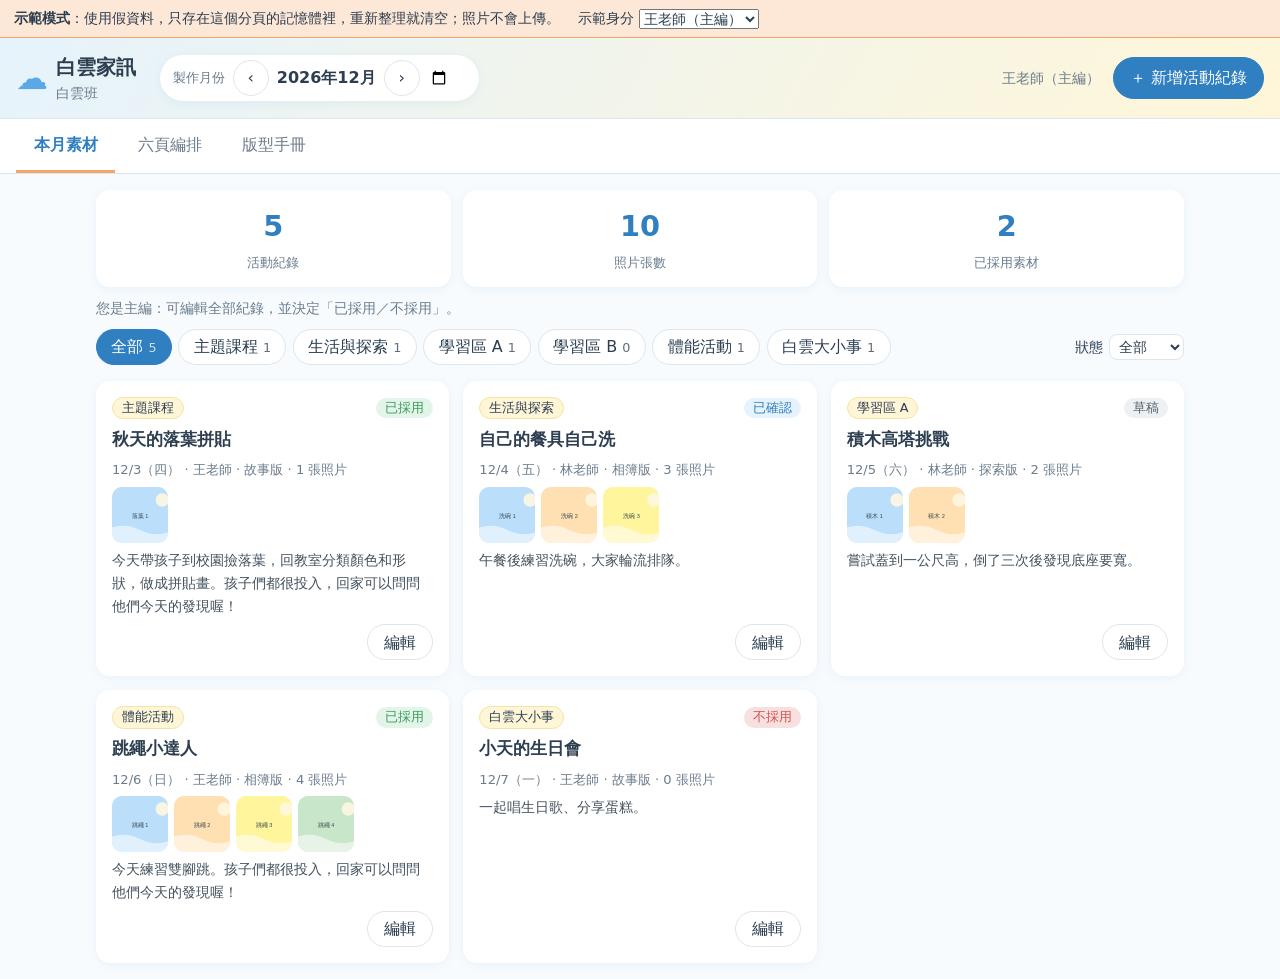
==== index.html @ 95612abb "白雲家訊第 1 階段 v1.5 前端 活動紀錄、照片壓縮上傳、素材庫、六頁編排統計；未設定後端時為示範模式。  Co-Authored-By: Claude Opus 5.5 <noreply@ant" ====
<!doctype html>
<html lang="zh-Hant-TW">
<head>
  <meta charset="utf-8">
  <meta name="viewport" content="width=device-width, initial-scale=1">
  <meta name="referrer" content="strict-origin-when-cross-origin">
  <meta name="robots" content="noindex, nofollow">
  <!-- CSP：只允許本站與 Google 登入／Apps Script；禁止 inline script（XSS 縱深防禦） -->
  <meta http-equiv="Content-Security-Policy" content="default-src 'self'; script-src 'self' https://accounts.google.com/gsi/client; style-src 'self' 'unsafe-inline' https://accounts.google.com/gsi/style; img-src 'self' data: blob:; connect-src 'self' https://script.google.com https://script.googleusercontent.com https://accounts.google.com/gsi/; frame-src https://accounts.google.com/gsi/; object-src 'none'; base-uri 'self'; form-action 'none'">
  <title>白雲家訊</title>
  <link rel="icon" href="favicon.svg" type="image/svg+xml">
  <link rel="stylesheet" href="css/style.css">
</head>
<body>
  <!-- 示範模式提示列 -->
  <div id="demo-bar" class="demo-bar" hidden>
    <span class="demo-text"><b>示範模式</b>：使用假資料，只存在這個分頁的記憶體裡，重新整理就清空；照片不會上傳。</span>
    <label>示範身分
      <select id="demo-role">
        <option value="editor">王老師（主編）</option>
        <option value="teacher">林老師（老師）</option>
      </select>
    </label>
  </div>

  <!-- 登入 -->
  <section id="login" class="login" hidden>
    <div class="login-card">
      <div class="logo-cloud" aria-hidden="true">☁</div>
      <h1>白雲家訊</h1>
      <p>請用學校或班級成員的 Google 帳號登入。</p>
      <div id="login-btn"></div>
      <p id="login-msg" class="login-msg"></p>
    </div>
  </section>

  <!-- 無法使用（未加入成員、未初始化…） -->
  <section id="fatal" class="login" hidden>
    <div class="login-card">
      <h1>無法使用</h1>
      <p id="fatal-msg"></p>
      <button type="button" id="btn-reload" class="btn">重新整理</button>
    </div>
  </section>

  <div id="app" hidden>
    <header class="topbar">
      <div class="brand">
        <span class="logo-cloud" aria-hidden="true">☁</span>
        <div><div id="brand-name" class="brand-name">白雲家訊</div><div id="brand-class" class="brand-class"></div></div>
      </div>
      <div class="month-picker" aria-label="製作月份">
        <span class="mp-label">製作月份</span>
        <button type="button" id="month-prev" class="icon-btn" aria-label="上個月">‹</button>
        <strong id="month-label"></strong>
        <button type="button" id="month-next" class="icon-btn" aria-label="下個月">›</button>
        <input type="month" id="month-input" aria-label="選擇月份">
      </div>
      <div class="top-actions">
        <span id="who" class="who"></span>
        <button type="button" id="btn-signout" class="btn btn-signout">登出</button>
        <button type="button" id="btn-new" class="btn btn-primary">＋ 新增活動紀錄</button>
      </div>
    </header>

    <div id="broken-banner" class="broken-banner" role="alert" hidden></div>

    <nav class="tabs" role="tablist">
      <button type="button" class="tab on" role="tab" data-tab="library">本月素材</button>
      <button type="button" class="tab" role="tab" data-tab="pages">六頁編排</button>
      <button type="button" class="tab" role="tab" data-tab="guide">版型手冊</button>
    </nav>

    <main>
      <!-- 本月素材 -->
      <section id="panel-library" class="panel">
        <div class="stats">
          <div class="stat"><span id="stat-records">0</span><small>活動紀錄</small></div>
          <div class="stat"><span id="stat-photos">0</span><small>照片張數</small></div>
          <div class="stat"><span id="stat-used">0</span><small>已採用素材</small></div>
        </div>
        <p id="role-hint" class="role-hint"></p>
        <div class="filters">
          <div id="unit-filter" class="chips" aria-label="依家訊單元篩選"></div>
          <label class="status-filter">狀態
            <select id="status-filter">
              <option value="">全部</option>
              <option>草稿</option><option>已確認</option><option>已採用</option><option>不採用</option>
            </select>
          </label>
        </div>
        <div id="record-list" class="cards"></div>
      </section>

      <!-- 六頁編排（第 1 階段：總覽） -->
      <section id="panel-pages" class="panel" hidden>
        <div class="stage-note">第 1 階段先顯示各單元的採用狀況與建議版型；A4 六頁排版、下載編排文字稿、列印 PDF 將在第 3 階段開放。</div>
        <div id="pages-orphans" class="orphan-note" role="status" hidden></div>
        <div id="pages-body" class="pages-grid"></div>
      </section>

      <!-- 版型手冊 -->
      <section id="panel-guide" class="panel" hidden>
        <div class="guide-grid">
          <article class="guide-card">
            <h3>故事版</h3>
            <div class="guide-demo story"><div class="g-photo big"></div><div class="g-lines"><i></i><i></i><i></i><i></i></div></div>
            <p>一張主照片＋完整敘述。適合一次深入的活動，寫出孩子的表情、對話與轉變。</p>
          </article>
          <article class="guide-card">
            <h3>相簿版</h3>
            <div class="guide-demo album"><div class="g-photo"></div><div class="g-photo"></div><div class="g-photo"></div><div class="g-photo"></div></div>
            <p>多張照片＋短圖說。適合體能活動、節慶等畫面豐富的主題，每張一句話就好。</p>
          </article>
          <article class="guide-card">
            <h3>探索版</h3>
            <div class="guide-demo explore"><span>嘗試</span><b>→</b><span>發現</span><b>→</b><span>調整</span></div>
            <p>依「嘗試→發現→調整」的順序呈現。適合學習區、科學探索，讓家長看見思考歷程。</p>
          </article>
        </div>
        <div class="guide-rules">
          <h3>視覺語言</h3>
          <ul>
            <li><span class="sw sky"></span>天空藍、<span class="sw cream"></span>奶油黃、<span class="sw peach"></span>柔和橘</li>
            <li>圓角照片、清楚的小標題、溫暖具體的文字</li>
            <li>固定六頁，一個單元一頁；內容過多時精簡或拆到下個月</li>
          </ul>
        </div>
      </section>
    </main>
  </div>

  <!-- 新增／編輯活動紀錄視窗 -->
  <div id="editor" class="modal" hidden>
    <div class="modal-box" role="dialog" aria-modal="true" aria-labelledby="editor-title">
      <form id="editor-form" novalidate>
        <header class="modal-head">
          <h2 id="editor-title">新增活動紀錄</h2>
          <button type="button" id="editor-close" class="icon-btn" aria-label="關閉">✕</button>
        </header>
        <div class="modal-body">
          <p id="editor-broken-note" class="broken-note" role="alert" hidden>這筆紀錄的照片資料損壞，暫時無法編輯或刪除，請聯絡管理者修正試算表。</p>
          <p id="editor-readonly-note" class="readonly-note" hidden>這筆紀錄不是您可以修改的（他人投稿，或已由主編定案），僅供檢視。</p>
          <p id="editor-author" class="muted"></p>
          <div class="row">
            <label class="grow"><span>標題 <em>*</em> <small class="counter" data-count-for="title"></small></span>
              <input name="title" required maxlength="60" placeholder="例：秋天的落葉拼貼">
            </label>
            <label><span>活動日期 <em>*</em></span>
              <input name="date" type="date" required>
            </label>
            <label><span>家訊單元 <em>*</em></span>
              <select name="unit" required></select>
            </label>
          </div>

          <label><span>原始紀錄 <small class="counter" data-count-for="rawText"></small></span>
            <textarea name="rawText" rows="6" maxlength="5000" placeholder="把今天看到的、孩子說的話直接記下來，不用修飾。可以按「開始口述」用說的。"></textarea>
          </label>
          <div class="speech-row">
            <button type="button" id="btn-speech" class="btn">🎙 開始口述</button>
            <span id="speech-live" class="speech-live" aria-live="polite"></span>
          </div>
          <p id="speech-note" class="muted small"></p>

          <div class="ai-row">
            <button type="button" id="btn-ai" class="btn" disabled>✨ AI 整理摘要與文案</button>
            <span class="stage-tag">第 2 階段開放</span>
          </div>

          <p class="field-hint">「活動摘要」與「家訊文案」目前請自行填寫（可先留白）；第 2 階段起，AI 會依原始紀錄幫忙產生草稿。</p>
          <label><span>活動摘要 <small class="counter" data-count-for="summary"></small></span>
            <textarea name="summary" rows="2" maxlength="500" placeholder="一兩句話說明這個活動"></textarea>
          </label>
          <label><span>家訊文案 <small class="counter" data-count-for="newsletter"></small></span>
            <textarea name="newsletter" rows="5" maxlength="2000" placeholder="要給家長看的文字"></textarea>
          </label>

          <fieldset class="photo-field">
            <legend>活動照片 <span id="photo-count" class="muted"></span></legend>
            <label id="photo-pick" class="btn photo-pick">＋ 加入活動照片
              <input id="photo-input" type="file" accept="image/jpeg,image/png,image/webp" multiple hidden>
            </label>
            <span class="muted small">JPG／PNG／WebP，每張 10MB 內，最多 20 張；會先在您的電腦壓縮到約 300KB 再上傳。</span>
            <div id="photo-status" class="muted small" aria-live="polite"></div>
            <div id="photo-grid" class="photo-grid"></div>
            <button type="button" id="photo-undo" class="btn-link" hidden>↶ 復原剛才移除的照片</button>
          </fieldset>

          <div class="row">
            <label>偏好版型 <select name="layout"></select></label>
            <label>處理狀態 <select name="status"></select></label>
          </div>
          <p class="field-hint">文字與照片都整理好、可以給主編挑選時，把狀態改成「已確認」；「已採用／不採用」由主編決定。</p>
        </div>
        <footer class="modal-foot">
          <span id="editor-footer-info" class="foot-info"></span>
          <button type="button" id="btn-delete" class="btn btn-danger">刪除</button>
          <button type="button" id="btn-cancel" class="btn">取消</button>
          <button type="submit" id="btn-save" class="btn btn-primary">儲存</button>
        </footer>
      </form>
    </div>
  </div>

  <div id="toast" class="toast" aria-live="polite"></div>

  <script src="js/config.js"></script>
  <script src="js/util.js"></script>
  <script src="js/state.js"></script>
  <script src="js/demo.js"></script>
  <script src="js/api.js"></script>
  <script src="js/auth.js"></script>
  <script src="js/photos.js"></script>
  <script src="js/image.js"></script>
  <script src="js/speech.js"></script>
  <script src="js/records.js"></script>
  <script src="js/layout.js"></script>
  <script src="js/editor.js"></script>
  <script src="js/app.js"></script>
</body>
</html>
---- css/style.css ----
/* 白雲家訊 — 畫面樣式（天空藍、奶油黃、柔和橘） */
:root {
  --sky: #5aa9e6;
  --sky-deep: #2f7fc1;
  --sky-soft: #e6f3fc;
  --cream: #fff6d8;
  --cream-deep: #f6e3a1;
  --peach: #f7a46b;
  --peach-soft: #fde7d6;
  --ink: #2c3e50;
  --muted: #6b7c8c;
  --line: #dbe6ef;
  --bg: #f7fbfe;
  --card: #ffffff;
  --danger: #d9534f;
  --ok: #3c9d5d;
  --radius: 14px;
  --shadow: 0 2px 10px rgba(47, 127, 193, .08);
  font-family: "Noto Sans TC", "Microsoft JhengHei", "PingFang TC", system-ui, sans-serif;
  color: var(--ink);
}
* { box-sizing: border-box; }
body { margin: 0; background: var(--bg); line-height: 1.6; }
body.modal-open { overflow: hidden; }
[hidden] { display: none !important; }
button, input, select, textarea { font: inherit; color: inherit; }
.muted { color: var(--muted); }
.small { font-size: .85rem; }

/* 按鈕 */
.btn { display: inline-flex; align-items: center; gap: .3em; padding: .45em 1em; border: 1px solid var(--line);
  border-radius: 999px; background: #fff; cursor: pointer; white-space: nowrap; }
.btn:hover:not(:disabled) { border-color: var(--sky); }
.btn:disabled { opacity: .5; cursor: not-allowed; }
.btn-primary { background: var(--sky-deep); border-color: var(--sky-deep); color: #fff; }
.btn-primary:hover:not(:disabled) { background: #256aa3; }
.btn-danger { color: var(--danger); border-color: #f1c4c2; }
.btn-sm { min-height: 36px; padding: .2em 1em; border: 1px solid var(--line); border-radius: 999px; background: #fff; cursor: pointer; }
.btn-link { background: none; border: 0; color: var(--sky-deep); cursor: pointer; text-decoration: underline; }
.icon-btn { width: 36px; height: 36px; min-width: 36px; border: 1px solid var(--line); border-radius: 50%; background: #fff; cursor: pointer; }

/* 示範列 */
.demo-bar { background: var(--peach-soft); border-bottom: 1px solid var(--peach); padding: .5em 1em; font-size: .9rem;
  display: flex; flex-wrap: wrap; gap: .5em 1.2em; align-items: center; }
.demo-bar label { display: inline-flex; gap: .4em; align-items: center; white-space: nowrap; }
.demo-text b { white-space: nowrap; }

/* 登入 */
/* 登入層蓋在編輯視窗之上：token 過期重新登入時，底下視窗的未存內容仍保留 */
.login { position: fixed; inset: 0; z-index: 80; background: rgba(247, 251, 254, .97); display: grid; place-items: center; padding: 16px; }
.login-card { background: #fff; border-radius: 20px; box-shadow: var(--shadow); padding: 2em; text-align: center; max-width: 420px; width: 100%; }
.login-card #login-btn { display: flex; justify-content: center; margin: 1em 0; }
.login-msg { color: var(--danger); }
.logo-cloud { font-size: 2rem; color: var(--sky); }

/* 頁首 */
.topbar { display: flex; flex-wrap: wrap; align-items: center; gap: .8em 1.5em; padding: .8em 16px;
  background: linear-gradient(120deg, var(--sky-soft), var(--cream)); border-bottom: 1px solid var(--line); }
.brand { display: flex; align-items: center; gap: .5em; }
.brand-name { font-weight: 700; font-size: 1.25rem; }
.brand-class { font-size: .85rem; color: var(--muted); }
.month-picker { display: flex; align-items: center; gap: .5em; background: #fff; padding: .3em .8em; border-radius: 999px; box-shadow: var(--shadow); }
.mp-label { font-size: .8rem; color: var(--muted); }
#month-input { width: 2.4em; border: 0; background: transparent; cursor: pointer; color: transparent; }
#month-input::-webkit-datetime-edit { display: none; }
.top-actions { margin-left: auto; display: flex; align-items: center; gap: .8em; flex-wrap: wrap; }
.who { font-size: .9rem; color: var(--muted); }
.btn-signout { min-height: 36px; }
.counter { font-weight: 400; color: var(--muted); margin-left: .4em; }
.counter.near { color: var(--danger); font-weight: 700; }
.field-hint { margin: 0; font-size: .82rem; color: var(--muted); background: var(--sky-soft); border-radius: 8px; padding: .35em .7em; }
#photo-undo { margin-top: .5em; min-height: 36px; padding: 0 .4em; }
.photo-pick.is-disabled { opacity: .5; pointer-events: none; }
.orphan-note { background: var(--peach-soft); border: 1px solid var(--peach); border-radius: 10px; padding: .7em 1em; margin-bottom: 1em; font-size: .9rem; }
.orphan-note ul { margin: .3em 0 0; padding-left: 1.3em; }

/* 分頁 */
.tabs { display: flex; gap: .3em; padding: 0 16px; border-bottom: 1px solid var(--line); background: #fff; overflow-x: auto; }
.tab { border: 0; background: none; padding: .8em 1.1em; cursor: pointer; border-bottom: 3px solid transparent; color: var(--muted); white-space: nowrap; }
.tab.on { color: var(--sky-deep); border-bottom-color: var(--peach); font-weight: 700; }
main { max-width: 1120px; margin: 0 auto; padding: 16px; }

/* 統計 */
.stats { display: grid; grid-template-columns: repeat(3, 1fr); gap: 12px; }
.stat { background: #fff; border-radius: var(--radius); box-shadow: var(--shadow); padding: .8em 1em; text-align: center; }
.stat span { display: block; font-size: 1.8rem; font-weight: 700; color: var(--sky-deep); }
.stat small { color: var(--muted); }
.role-hint { font-size: .85rem; color: var(--muted); margin: .8em 0 .2em; }

/* 篩選 */
.filters { display: flex; flex-wrap: wrap; gap: .6em 1em; align-items: center; margin: .6em 0 1em; }
.chips { display: flex; flex-wrap: wrap; gap: .4em; }
.chip { border: 1px solid var(--line); background: #fff; border-radius: 999px; padding: .25em .9em; cursor: pointer; }
.chip.on { background: var(--sky-deep); color: #fff; border-color: var(--sky-deep); }
.chip-n { font-size: .8em; opacity: .75; }
.status-filter { margin-left: auto; display: inline-flex; gap: .4em; align-items: center; font-size: .9rem; }
.status-filter select { border: 1px solid var(--line); border-radius: 8px; padding: .2em .4em; background: #fff; }

/* 卡片 */
.cards { display: grid; grid-template-columns: repeat(auto-fill, minmax(280px, 1fr)); gap: 14px; }
.card { background: var(--card); border-radius: var(--radius); box-shadow: var(--shadow); padding: 1em; display: flex; flex-direction: column; gap: .4em; }
.card h3 { margin: 0; font-size: 1.05rem; }
.card-top { display: flex; justify-content: space-between; align-items: center; }
.unit-tag { background: var(--cream); border: 1px solid var(--cream-deep); border-radius: 999px; padding: 0 .7em; font-size: .8rem; }
.status { font-size: .8rem; border-radius: 999px; padding: 0 .7em; }
.st-draft { background: #eef1f4; color: #55606b; }
.st-ok { background: var(--sky-soft); color: var(--sky-deep); }
.st-used { background: #e3f4e8; color: var(--ok); }
.st-no { background: #f6e1e0; color: var(--danger); }
.meta { margin: 0; font-size: .82rem; color: var(--muted); }
.thumbs { display: flex; gap: 6px; align-items: center; }
.thumbs img { width: 56px; height: 56px; object-fit: cover; border-radius: 10px; background: var(--sky-soft); }
.more { font-size: .85rem; color: var(--muted); }
.excerpt { margin: 0; font-size: .9rem; color: #43515e; }
.card-actions { margin-top: auto; display: flex; justify-content: flex-end; }
.empty { grid-column: 1 / -1; text-align: center; padding: 3em 1em; color: var(--muted); background: #fff; border-radius: var(--radius); border: 2px dashed var(--line); }
.img-missing { background: #f1f1f1 !important; }

/* 六頁編排總覽 */
.stage-note { background: var(--cream); border: 1px solid var(--cream-deep); border-radius: 10px; padding: .7em 1em; margin-bottom: 1em; font-size: .9rem; }
.pages-grid { display: grid; grid-template-columns: repeat(auto-fill, minmax(220px, 1fr)); gap: 14px; }
.page-mini { background: #fff; border-radius: var(--radius); box-shadow: var(--shadow); padding: .9em 1em; aspect-ratio: 210 / 297;
  display: flex; flex-direction: column; border-top: 6px solid var(--sky); }
.page-mini-head { font-size: .75rem; color: var(--muted); }
.page-mini h3 { margin: .2em 0 .4em; color: var(--sky-deep); }
.page-mini p { margin: .15em 0; font-size: .9rem; }
.page-mini ul { padding-left: 1.2em; font-size: .85rem; margin: .4em 0; flex: 1; overflow: hidden; }
.page-mini-foot { font-size: .72rem; color: var(--peach); border-top: 1px dashed var(--line); padding-top: .3em; }

/* 版型手冊 */
.guide-grid { display: grid; grid-template-columns: repeat(auto-fill, minmax(260px, 1fr)); gap: 14px; }
.guide-card { background: #fff; border-radius: var(--radius); box-shadow: var(--shadow); padding: 1em; }
.guide-card h3 { margin: 0 0 .5em; color: var(--sky-deep); }
.guide-demo { background: var(--cream); border-radius: 12px; padding: 12px; height: 130px; display: grid; gap: 8px; }
.guide-demo.story { grid-template-columns: 1.2fr 1fr; }
.guide-demo.album { grid-template-columns: 1fr 1fr; }
.guide-demo.explore { display: flex; align-items: center; justify-content: space-around; }
.guide-demo.explore span { background: #fff; border-radius: 12px; padding: .6em .7em; border: 2px solid var(--peach); }
.g-photo { background: var(--sky); opacity: .55; border-radius: 10px; }
.g-lines { display: flex; flex-direction: column; gap: 8px; justify-content: center; }
.g-lines i { display: block; height: 8px; background: var(--cream-deep); border-radius: 4px; }
.guide-rules { background: #fff; border-radius: var(--radius); box-shadow: var(--shadow); padding: 1em 1.2em; margin-top: 14px; }
.sw { display: inline-block; width: 1em; height: 1em; border-radius: 50%; vertical-align: -2px; margin-right: .2em; }
.sw.sky { background: var(--sky); } .sw.cream { background: var(--cream-deep); } .sw.peach { background: var(--peach); }

/* 視窗 */
.modal { position: fixed; inset: 0; background: rgba(30, 50, 70, .45); display: grid; place-items: center; padding: 16px; z-index: 50; }
.modal-box { background: #fff; border-radius: 18px; width: min(860px, 100%); max-height: 100%; display: flex; flex-direction: column; overflow: hidden; }
.modal-box form { display: flex; flex-direction: column; min-height: 0; max-height: calc(100vh - 32px); }
.modal-head { display: flex; justify-content: space-between; align-items: center; padding: .8em 1.2em; border-bottom: 1px solid var(--line); background: var(--sky-soft); }
.modal-head h2 { margin: 0; font-size: 1.15rem; }
.modal-body { padding: 1em 1.2em; overflow-y: auto; display: flex; flex-direction: column; gap: .8em; }
.modal-body label { display: flex; flex-direction: column; gap: .25em; font-size: .9rem; font-weight: 600; }
.modal-body em { color: var(--danger); font-style: normal; }
.modal-body input:not([type=file]), .modal-body select, .modal-body textarea { border: 1px solid var(--line); border-radius: 10px; padding: .45em .6em; font-weight: 400; background: #fff; }
.modal-body textarea { resize: vertical; }
.modal-body :disabled { background: #f6f8fa; }
.row { display: flex; flex-wrap: wrap; gap: .8em; }
.row > label { flex: 1 1 160px; }
.row > label.grow { flex: 3 1 260px; }
.speech-row, .ai-row { display: flex; align-items: center; gap: .8em; flex-wrap: wrap; }
.speech-live { color: var(--sky-deep); font-size: .9rem; }
.rec-on { background: var(--danger) !important; color: #fff; border-color: var(--danger) !important; }
.stage-tag { font-size: .8rem; background: var(--peach-soft); color: #b5602a; border-radius: 999px; padding: .1em .8em; }
.broken-banner { background: #fdecea; color: #8a2a26; border-bottom: 2px solid var(--danger); padding: .7em 16px; font-size: .9rem; }
.broken-banner ul, .broken-banner ol { margin: .3em 0 .4em; padding-left: 1.4em; }
.broken-banner code { background: #fff; border-radius: 4px; padding: 0 .3em; font-size: .9em; }
.broken-note, .broken-tag { background: #fdecea; color: var(--danger); border: 1px solid #f1c4c2; border-radius: 10px; padding: .45em .8em; margin: 0; font-size: .88rem; }
.readonly-note { background: var(--cream); border-radius: 10px; padding: .5em .8em; margin: 0; }
.photo-field { border: 1px dashed var(--line); border-radius: 12px; padding: .6em 1em 1em; }
.photo-field legend { font-weight: 600; font-size: .9rem; padding: 0 .3em; }
.photo-pick { cursor: pointer; margin-right: .5em; }
.photo-grid { display: grid; grid-template-columns: repeat(auto-fill, minmax(130px, 1fr)); gap: 10px; margin-top: .6em; }
.ph { margin: 0; position: relative; background: var(--sky-soft); border-radius: 12px; overflow: hidden; }
.ph img { width: 100%; aspect-ratio: 4 / 3; object-fit: cover; display: block; }
.ph figcaption { font-size: .72rem; padding: .2em .4em; color: var(--muted); min-height: 1.6em; }
.badge-new { background: var(--peach); color: #fff; border-radius: 6px; padding: 0 .3em; }
.ph-tools { position: absolute; top: 4px; right: 4px; display: flex; gap: 4px; }
.ph-tools button { min-width: 36px; min-height: 36px; border: 0; border-radius: 8px; background: rgba(255, 255, 255, .92); cursor: pointer; font-size: .9rem; box-shadow: 0 1px 3px rgba(0,0,0,.15); }
.ph-tools .ph-remove { color: var(--danger); }
.ph-tools button:disabled { opacity: .35; }
.modal-foot { display: flex; align-items: center; gap: .6em; padding: .8em 1.2em; border-top: 1px solid var(--line); background: #fbfdff; flex-wrap: wrap; }
.foot-info { margin-right: auto; color: var(--muted); font-size: .9rem; }

/* 提示 */
.toast { position: fixed; right: 16px; bottom: 80px; display: flex; flex-direction: column; gap: 8px; z-index: 100; max-width: min(420px, calc(100% - 32px)); }
.toast-item { background: var(--ink); color: #fff; padding: .6em 1em; border-radius: 10px; box-shadow: var(--shadow); transition: opacity .5s; }
.toast-ok { background: var(--ok); } .toast-error { background: var(--danger); }
.toast-item.hide { opacity: 0; }

@media (max-width: 640px) {
  /* 手機：提示改到畫面頂端、單行縮短，不蓋住視窗下半部的按鈕 */
  .toast { top: 8px; bottom: auto; left: 8px; right: 8px; max-width: none; }
  .toast-item { font-size: .85rem; line-height: 1.45; padding: .45em .8em; cursor: pointer; }
  .toast-text { display: -webkit-box; -webkit-line-clamp: 2; line-clamp: 2; -webkit-box-orient: vertical; overflow: hidden; }
  .toast-item.expand .toast-text { display: block; }
  .toast-item:nth-last-child(n+3) { display: none; } /* 手機上最多同時顯示 2 則 */
  .top-actions { margin-left: 0; width: 100%; justify-content: space-between; }
  .stat span { font-size: 1.4rem; }
  .status-filter { margin-left: 0; }
  .modal { padding: 0; }
  .modal-box { border-radius: 0; height: 100%; }
  .modal-box form { max-height: 100vh; }
}
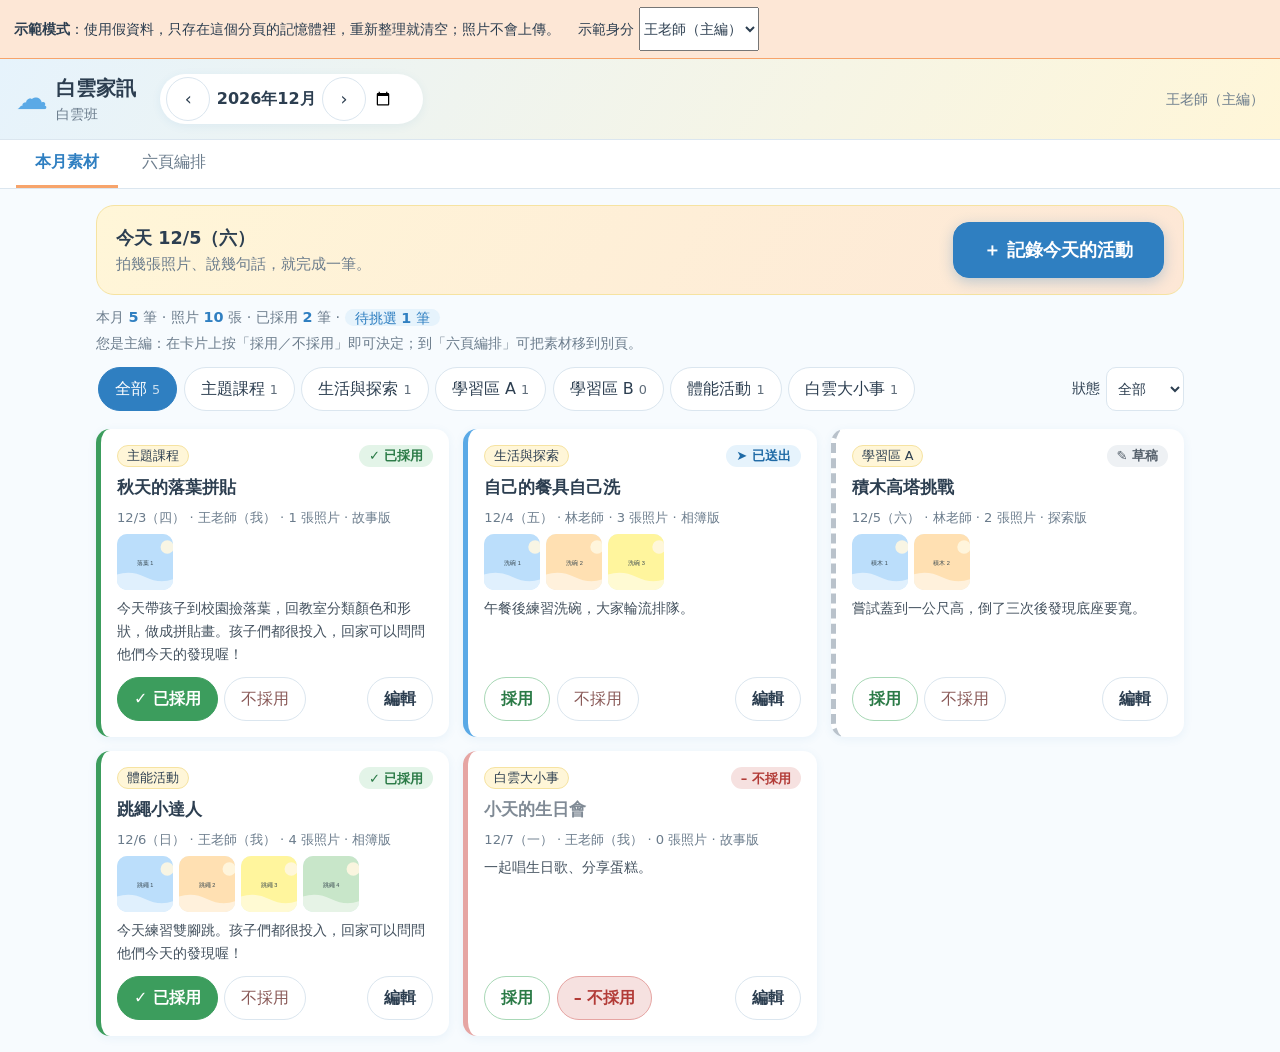
==== commit 468f1a77: "v2.1：新介面上線、六頁列印、照片圖說、列印前檢查 合併 UX 改版（三步驟新增、主編一鍵採用、照片檢視與下載），加入 A4 六頁列印與印給家長前的檢查；移除 preview 試用版。AI 按鈕需後" ====
--- a/index.html
+++ b/index.html
@@ -6,10 +6,15 @@
   <meta name="referrer" content="strict-origin-when-cross-origin">
   <meta name="robots" content="noindex, nofollow">
   <!-- CSP：只允許本站與 Google 登入／Apps Script；禁止 inline script（XSS 縱深防禦） -->
-  <meta http-equiv="Content-Security-Policy" content="default-src 'self'; script-src 'self' https://accounts.google.com/gsi/client; style-src 'self' 'unsafe-inline' https://accounts.google.com/gsi/style; img-src 'self' data: blob:; connect-src 'self' https://script.google.com https://script.googleusercontent.com https://accounts.google.com/gsi/; frame-src https://accounts.google.com/gsi/; object-src 'none'; base-uri 'self'; form-action 'none'">
+  <meta http-equiv="Content-Security-Policy" content="default-src 'self'; script-src 'self' https://accounts.google.com/gsi/client; style-src 'self' 'unsafe-inline' https://accounts.google.com/gsi/style https://fonts.googleapis.com; font-src https://fonts.gstatic.com; img-src 'self' data: blob:; connect-src 'self' https://script.google.com https://script.googleusercontent.com https://accounts.google.com/gsi/; frame-src https://accounts.google.com/gsi/; object-src 'none'; base-uri 'self'; form-action 'none'">
   <title>白雲家訊</title>
   <link rel="icon" href="favicon.svg" type="image/svg+xml">
   <link rel="stylesheet" href="css/style.css">
+  <link rel="preconnect" href="https://fonts.googleapis.com">
+  <link rel="preconnect" href="https://fonts.gstatic.com" crossorigin>
+  <!-- 列印標題用 Huninn（jf 粉圓）、內文 Noto Sans TC；連不上 Google Fonts 時自動用後備字型，頁數不變 -->
+  <link rel="stylesheet" href="https://fonts.googleapis.com/css2?family=Huninn&family=Noto+Sans+TC:wght@400;500;700&display=swap">
+  <link rel="stylesheet" href="css/print.css">
 </head>
 <body>
   <!-- 示範模式提示列 -->
@@ -50,7 +55,6 @@
         <div><div id="brand-name" class="brand-name">白雲家訊</div><div id="brand-class" class="brand-class"></div></div>
       </div>
       <div class="month-picker" aria-label="製作月份">
-        <span class="mp-label">製作月份</span>
         <button type="button" id="month-prev" class="icon-btn" aria-label="上個月">‹</button>
         <strong id="month-label"></strong>
         <button type="button" id="month-next" class="icon-btn" aria-label="下個月">›</button>
@@ -59,7 +63,6 @@
       <div class="top-actions">
         <span id="who" class="who"></span>
         <button type="button" id="btn-signout" class="btn btn-signout">登出</button>
-        <button type="button" id="btn-new" class="btn btn-primary">＋ 新增活動紀錄</button>
       </div>
     </header>
 
@@ -68,64 +71,86 @@
     <nav class="tabs" role="tablist">
       <button type="button" class="tab on" role="tab" data-tab="library">本月素材</button>
       <button type="button" class="tab" role="tab" data-tab="pages">六頁編排</button>
-      <button type="button" class="tab" role="tab" data-tab="guide">版型手冊</button>
     </nav>
 
     <main>
       <!-- 本月素材 -->
       <section id="panel-library" class="panel">
-        <div class="stats">
-          <div class="stat"><span id="stat-records">0</span><small>活動紀錄</small></div>
-          <div class="stat"><span id="stat-photos">0</span><small>照片張數</small></div>
-          <div class="stat"><span id="stat-used">0</span><small>已採用素材</small></div>
-        </div>
+        <!-- 主要動作：寬螢幕在最上方；手機固定在畫面底部（同一顆按鈕，CSS 決定位置） -->
+        <div class="hero">
+          <div class="hero-text">
+            <p id="hero-today" class="hero-today"></p>
+            <p class="hero-sub">拍幾張照片、說幾句話，就完成一筆。</p>
+          </div>
+          <div class="new-bar">
+            <button type="button" id="btn-new" class="btn btn-primary btn-new">＋ 記錄今天的活動</button>
+          </div>
+        </div>
+
+        <p class="stats-line" aria-live="polite">
+          本月 <b id="stat-records">0</b> 筆 · 照片 <b id="stat-photos">0</b> 張 · 已採用 <b id="stat-used">0</b> 筆<span id="stat-pending-wrap" hidden> · <span class="pending-pill">待挑選 <b id="stat-pending">0</b> 筆</span></span>
+        </p>
         <p id="role-hint" class="role-hint"></p>
         <div class="filters">
-          <div id="unit-filter" class="chips" aria-label="依家訊單元篩選"></div>
+          <div class="chips-wrap" id="unit-filter-wrap">
+            <div id="unit-filter" class="chips" aria-label="依家訊單元篩選"></div>
+            <button type="button" class="chips-more" id="unit-filter-more" aria-label="還有更多單元，往右捲" tabindex="-1">›</button>
+          </div>
           <label class="status-filter">狀態
             <select id="status-filter">
               <option value="">全部</option>
-              <option>草稿</option><option>已確認</option><option>已採用</option><option>不採用</option>
+              <option value="草稿">草稿</option><option value="已確認">已送出</option><option value="已採用">已採用</option><option value="不採用">不採用</option>
             </select>
           </label>
         </div>
-        <div id="record-list" class="cards"></div>
+        <div id="record-list"></div>
       </section>
 
-      <!-- 六頁編排（第 1 階段：總覽） -->
+      <!-- 六頁編排（第 1 階段：總覽＋主編移動素材） -->
       <section id="panel-pages" class="panel" hidden>
-        <div class="stage-note">第 1 階段先顯示各單元的採用狀況與建議版型；A4 六頁排版、下載編排文字稿、列印 PDF 將在第 3 階段開放。</div>
+        <div class="pages-top">
+          <p class="stage-note">一個單元一頁，共六頁。<span id="pages-role-note"></span>下方是 A4 列印預覽。</p>
+          <p class="print-reminder">列印請用下方「🖨 列印／另存 PDF」按鈕；直接按 Ctrl+P（⌘P）會略過肖像同意與待處理內容的確認。</p>
+          <details class="help-pop">
+            <summary aria-label="版型與視覺語言說明">?</summary>
+            <div class="help-body">
+              <h3>三種版型</h3>
+              <div class="layout-cards static">
+                <div class="lc"><span class="lc-ico story" aria-hidden="true"><i class="p big"></i><i class="l"></i></span><b>故事版</b><small>一張主照片＋完整敘述</small></div>
+                <div class="lc"><span class="lc-ico album" aria-hidden="true"><i class="p"></i><i class="p"></i><i class="p"></i><i class="p"></i></span><b>相簿版</b><small>多張照片＋一句圖說</small></div>
+                <div class="lc"><span class="lc-ico explore" aria-hidden="true"><i class="s"></i><i class="a">→</i><i class="s"></i><i class="a">→</i><i class="s"></i></span><b>探索版</b><small>嘗試→發現→調整</small></div>
+              </div>
+              <h3>視覺語言</h3>
+              <ul>
+                <li><span class="sw sky"></span>天空藍、<span class="sw cream"></span>奶油黃、<span class="sw peach"></span>柔和橘</li>
+                <li>圓角照片、清楚的小標題、溫暖具體的文字</li>
+                <li>固定六頁，一個單元一頁；內容過多時精簡或拆到下個月</li>
+              </ul>
+            </div>
+          </details>
+        </div>
         <div id="pages-orphans" class="orphan-note" role="status" hidden></div>
         <div id="pages-body" class="pages-grid"></div>
-      </section>
-
-      <!-- 版型手冊 -->
-      <section id="panel-guide" class="panel" hidden>
-        <div class="guide-grid">
-          <article class="guide-card">
-            <h3>故事版</h3>
-            <div class="guide-demo story"><div class="g-photo big"></div><div class="g-lines"><i></i><i></i><i></i><i></i></div></div>
-            <p>一張主照片＋完整敘述。適合一次深入的活動，寫出孩子的表情、對話與轉變。</p>
-          </article>
-          <article class="guide-card">
-            <h3>相簿版</h3>
-            <div class="guide-demo album"><div class="g-photo"></div><div class="g-photo"></div><div class="g-photo"></div><div class="g-photo"></div></div>
-            <p>多張照片＋短圖說。適合體能活動、節慶等畫面豐富的主題，每張一句話就好。</p>
-          </article>
-          <article class="guide-card">
-            <h3>探索版</h3>
-            <div class="guide-demo explore"><span>嘗試</span><b>→</b><span>發現</span><b>→</b><span>調整</span></div>
-            <p>依「嘗試→發現→調整」的順序呈現。適合學習區、科學探索，讓家長看見思考歷程。</p>
-          </article>
-        </div>
-        <div class="guide-rules">
-          <h3>視覺語言</h3>
-          <ul>
-            <li><span class="sw sky"></span>天空藍、<span class="sw cream"></span>奶油黃、<span class="sw peach"></span>柔和橘</li>
-            <li>圓角照片、清楚的小標題、溫暖具體的文字</li>
-            <li>固定六頁，一個單元一頁；內容過多時精簡或拆到下個月</li>
-          </ul>
-        </div>
+        <section id="pages-pool" class="pool" hidden></section>
+
+        <!-- A4 預覽與列印（第 3 階段） -->
+        <section class="print-panel" aria-labelledby="print-h">
+          <div class="print-bar">
+            <h3 id="print-h">A4 列印預覽</h3>
+            <label id="print-empty-mode" class="field-inline" hidden>空單元
+              <select id="print-empty-mode-sel">
+                <option value="keep">保留一頁（休息中）</option>
+                <option value="hide">隱藏（頁數變少）</option>
+              </select>
+            </label>
+            <button type="button" id="btn-print-md" class="btn">⬇ 下載編排文字稿</button>
+            <button type="button" id="btn-print" class="btn btn-primary">🖨 列印／另存 PDF</button>
+            <p id="print-status" class="print-status" role="status" aria-live="polite"></p>
+            <p id="print-sum" class="print-sum" aria-live="polite"></p>
+            <ul id="print-issues" class="print-issues" hidden></ul>
+          </div>
+          <div id="print-root"><main class="sheets" id="print-sheets"></main></div>
+        </section>
       </section>
     </main>
   </div>
@@ -135,71 +160,155 @@
     <div class="modal-box" role="dialog" aria-modal="true" aria-labelledby="editor-title">
       <form id="editor-form" novalidate>
         <header class="modal-head">
-          <h2 id="editor-title">新增活動紀錄</h2>
+          <h2 id="editor-title">記錄今天的活動</h2>
           <button type="button" id="editor-close" class="icon-btn" aria-label="關閉">✕</button>
         </header>
+        <!-- 手機逐步模式的步驟列（寬螢幕隱藏，三步並排） -->
+        <nav class="stepper" aria-label="步驟">
+          <button type="button" class="step-dot" data-go="1"><span>1</span>照片</button>
+          <button type="button" class="step-dot" data-go="2"><span>2</span>說一說</button>
+          <button type="button" class="step-dot" data-go="3"><span>3</span>送出</button>
+        </nav>
         <div class="modal-body">
           <p id="editor-broken-note" class="broken-note" role="alert" hidden>這筆紀錄的照片資料損壞，暫時無法編輯或刪除，請聯絡管理者修正試算表。</p>
           <p id="editor-readonly-note" class="readonly-note" hidden>這筆紀錄不是您可以修改的（他人投稿，或已由主編定案），僅供檢視。</p>
-          <p id="editor-author" class="muted"></p>
-          <div class="row">
-            <label class="grow"><span>標題 <em>*</em> <small class="counter" data-count-for="title"></small></span>
-              <input name="title" required maxlength="60" placeholder="例：秋天的落葉拼貼">
-            </label>
-            <label><span>活動日期 <em>*</em></span>
-              <input name="date" type="date" required>
-            </label>
-            <label><span>家訊單元 <em>*</em></span>
-              <select name="unit" required></select>
-            </label>
-          </div>
-
-          <label><span>原始紀錄 <small class="counter" data-count-for="rawText"></small></span>
-            <textarea name="rawText" rows="6" maxlength="5000" placeholder="把今天看到的、孩子說的話直接記下來，不用修飾。可以按「開始口述」用說的。"></textarea>
-          </label>
-          <div class="speech-row">
-            <button type="button" id="btn-speech" class="btn">🎙 開始口述</button>
-            <span id="speech-live" class="speech-live" aria-live="polite"></span>
-          </div>
-          <p id="speech-note" class="muted small"></p>
-
-          <div class="ai-row">
-            <button type="button" id="btn-ai" class="btn" disabled>✨ AI 整理摘要與文案</button>
-            <span class="stage-tag">第 2 階段開放</span>
-          </div>
-
-          <p class="field-hint">「活動摘要」與「家訊文案」目前請自行填寫（可先留白）；第 2 階段起，AI 會依原始紀錄幫忙產生草稿。</p>
-          <label><span>活動摘要 <small class="counter" data-count-for="summary"></small></span>
-            <textarea name="summary" rows="2" maxlength="500" placeholder="一兩句話說明這個活動"></textarea>
-          </label>
-          <label><span>家訊文案 <small class="counter" data-count-for="newsletter"></small></span>
-            <textarea name="newsletter" rows="5" maxlength="2000" placeholder="要給家長看的文字"></textarea>
-          </label>
-
-          <fieldset class="photo-field">
-            <legend>活動照片 <span id="photo-count" class="muted"></span></legend>
-            <label id="photo-pick" class="btn photo-pick">＋ 加入活動照片
-              <input id="photo-input" type="file" accept="image/jpeg,image/png,image/webp" multiple hidden>
-            </label>
-            <span class="muted small">JPG／PNG／WebP，每張 10MB 內，最多 20 張；會先在您的電腦壓縮到約 300KB 再上傳。</span>
-            <div id="photo-status" class="muted small" aria-live="polite"></div>
-            <div id="photo-grid" class="photo-grid"></div>
-            <button type="button" id="photo-undo" class="btn-link" hidden>↶ 復原剛才移除的照片</button>
-          </fieldset>
-
-          <div class="row">
-            <label>偏好版型 <select name="layout"></select></label>
-            <label>處理狀態 <select name="status"></select></label>
-          </div>
-          <p class="field-hint">文字與照片都整理好、可以給主編挑選時，把狀態改成「已確認」；「已採用／不採用」由主編決定。</p>
+          <p id="editor-author" class="muted small"></p>
+          <p id="editor-lock-hint" class="lock-hint" hidden>送出後，主編採用（或不採用）這筆紀錄，就不能再修改。</p>
+
+          <div class="editor-grid">
+            <section class="step step-photo" data-step="1" aria-labelledby="step1-h">
+              <h3 id="step1-h" class="step-h"><span class="num">1</span>加照片 <span id="photo-count" class="muted small"></span></h3>
+              <label id="photo-pick" class="drop-zone">
+                <span class="dz-ico" aria-hidden="true">📷</span>
+                <span class="dz-main">拍照或選照片</span>
+                <span class="dz-sub">可一次選多張<span class="desk-only">，也可以把照片拖進來</span></span>
+                <input id="photo-input" type="file" accept="image/*" multiple class="visually-hidden">
+              </label>
+              <div id="photo-status" class="muted small" aria-live="polite"></div>
+              <div id="photo-grid" class="photo-grid"></div>
+              <button type="button" id="photo-undo" class="btn-link" hidden>↶ 復原剛才移除的照片</button>
+            </section>
+
+            <section class="step step-text" data-step="2" aria-labelledby="step2-h">
+              <h3 id="step2-h" class="step-h"><span class="num">2</span>說一說，或打幾句</h3>
+              <button type="button" id="btn-speech" class="btn btn-speech">🎙 按這裡用說的</button>
+              <span id="speech-live" class="speech-live" aria-live="polite"></span>
+              <label class="field"><span class="visually-hidden">原始紀錄</span>
+                <textarea name="rawText" rows="6" data-maxchars="5000" placeholder="今天看到的、孩子說的話，直接記下來就好。"></textarea>
+              </label>
+              <p class="field-meta"><small class="counter" data-count-for="rawText"></small><span id="speech-note" class="muted small"></span></p>
+              <!-- 第 2 階段：AI 整理（後端未設定 AI 時整塊隱藏） -->
+              <div id="ai-box" class="ai-box" hidden>
+                <button type="button" id="btn-ai" class="btn btn-ai" disabled>✨ AI 幫我整理</button>
+                <span id="ai-status" class="muted small" role="status" aria-live="polite"></span>
+                <p id="ai-roster-note" class="ai-roster-note" role="status" hidden></p>
+                <p class="muted small ai-hint">會把學生名字換成代號再送出；口述內容請先確認名字有沒有被辨識成別的字。想指定是哪位孩子，可以寫成 [[王小明]]。</p>
+                <div id="ai-confirm" class="ai-confirm" role="alertdialog" aria-labelledby="ai-confirm-h" hidden>
+                  <p id="ai-confirm-h"><b>送出前請確認：</b></p>
+                  <ul id="ai-confirm-list"></ul>
+                  <div id="ai-candidates" class="ai-candidates" hidden></div>
+                  <div class="ai-actions">
+                    <button type="button" id="ai-confirm-go" class="btn btn-primary">照樣送出</button>
+                    <button type="button" id="ai-confirm-back" class="btn">回去修改</button>
+                  </div>
+                </div>
+                <div id="ai-overwrite" class="ai-confirm" role="alertdialog" aria-labelledby="ai-overwrite-h" hidden>
+                  <p id="ai-overwrite-h"><b>摘要、文案或圖說已經有內容，要用 AI 的結果覆蓋嗎？</b></p>
+                  <div class="ai-actions">
+                    <button type="button" id="ai-overwrite-yes" class="btn btn-primary">覆蓋</button>
+                    <button type="button" id="ai-overwrite-empty" class="btn">只填空白的欄位</button>
+                    <button type="button" id="ai-overwrite-no" class="btn">不要</button>
+                  </div>
+                </div>
+              </div>
+            </section>
+
+            <section class="step step-send" data-step="3" aria-labelledby="step3-h">
+              <h3 id="step3-h" class="step-h"><span class="num">3</span>選單元、送出</h3>
+              <fieldset class="unit-pick">
+                <legend class="visually-hidden">家訊單元</legend>
+                <p id="unit-confirm-note" class="unit-confirm-note" role="status" hidden></p>
+                <div id="unit-options" class="unit-options"></div>
+              </fieldset>
+              <div class="row">
+                <label class="field"><span>活動日期</span>
+                  <input name="date" type="date" required>
+                </label>
+                <label class="field grow"><span>標題 <small class="muted">（可留空）</small> <small class="counter" data-count-for="title"></small></span>
+                  <input name="title" data-maxchars="60" autocomplete="off">
+                </label>
+              </div>
+            </section>
+
+            <details id="advanced" class="advanced">
+              <summary><span class="adv-label">進階</span> <span id="adv-preview" class="muted small"></span></summary>
+              <div class="adv-body">
+                <fieldset class="layout-pick">
+                  <legend>版型 <small id="layout-mode" class="muted"></small></legend>
+                  <div id="layout-options" class="layout-cards"></div>
+                </fieldset>
+                <!-- AI 填入後的提醒放在進階區（手機逐步模式填入後會跳到第 3 步，這裡才看得到） -->
+                <ul id="ai-warnings" class="ai-warnings" role="status" hidden></ul>
+                <div id="photo-meta-wrap" class="photo-meta-wrap" hidden>
+                  <h4>照片圖說與備註 <small class="muted">（可不填；圖說印在相簿版照片下方，備註只給 AI 和老師參考）</small></h4>
+                  <ol id="photo-meta" class="photo-meta"></ol>
+                </div>
+                <label class="field"><span>活動摘要 <small class="counter" data-count-for="summary"></small></span>
+                  <textarea name="summary" rows="2" data-maxchars="500" placeholder="一兩句話說明這個活動（可不填）"></textarea>
+                </label>
+                <label class="field"><span>家訊文案 <small class="counter" data-count-for="newsletter"></small></span>
+                  <textarea name="newsletter" rows="4" data-maxchars="2000" placeholder="要給家長看的文字（可不填，主編編排時再寫）"></textarea>
+                </label>
+                <label id="status-wrap" class="field" hidden><span>處理狀態（主編）</span>
+                  <select name="status"></select>
+                </label>
+                <button type="button" id="btn-delete" class="btn btn-danger">刪除這筆紀錄</button>
+              </div>
+            </details>
+          </div>
         </div>
         <footer class="modal-foot">
           <span id="editor-footer-info" class="foot-info"></span>
-          <button type="button" id="btn-delete" class="btn btn-danger">刪除</button>
-          <button type="button" id="btn-cancel" class="btn">取消</button>
-          <button type="submit" id="btn-save" class="btn btn-primary">儲存</button>
+          <button type="button" id="btn-prev" class="btn btn-step">← 上一步</button>
+          <button type="button" id="btn-draft" class="btn">只存草稿</button>
+          <button type="button" id="btn-cancel" class="btn">關閉</button>
+          <button type="button" id="btn-next" class="btn btn-primary btn-step">下一步 →</button>
+          <button type="submit" id="btn-save" class="btn btn-primary">送出</button>
         </footer>
       </form>
+
+      <!-- 關閉時詢問（存成草稿／放棄） -->
+      <div id="leave-ask" class="leave-ask" role="alertdialog" aria-modal="true" aria-labelledby="leave-ask-title" hidden>
+        <div class="leave-box">
+          <p id="leave-ask-title" class="leave-title">還沒送出，要怎麼處理？</p>
+          <p id="leave-ask-note" class="muted small"></p>
+          <div class="leave-actions">
+            <button type="button" id="leave-save" class="btn btn-primary">存成草稿</button>
+            <button type="button" id="leave-discard" class="btn btn-danger">放棄</button>
+            <button type="button" id="leave-back" class="btn">繼續編輯</button>
+          </div>
+        </div>
+      </div>
+    </div>
+  </div>
+
+  <!-- 列印前確認（頁內對話框，不用 confirm()） -->
+  <div id="print-confirm" class="modal print-confirm" hidden>
+    <div class="modal-box confirm-box" role="alertdialog" aria-modal="true" aria-labelledby="print-confirm-h" aria-describedby="print-confirm-body">
+      <h2 id="print-confirm-h">列印前確認</h2>
+      <div id="print-confirm-body">
+        <p id="print-confirm-cut" class="confirm-cut" hidden></p>
+        <p id="print-confirm-todo" class="confirm-cut" hidden></p>
+        <ul id="print-confirm-todo-list" class="confirm-list bad" hidden></ul>
+        <p id="print-confirm-caps" class="confirm-warn" hidden></p>
+        <ul id="print-confirm-caps-list" class="confirm-list warn" hidden></ul>
+        <p>請確認照片中的學生都已簽肖像同意（未同意者請遮臉或換照片）。</p>
+        <p>要傳給家長的話，列印時選「另存為 PDF」。</p>
+      </div>
+      <div class="confirm-actions">
+        <button type="button" id="print-confirm-cancel" class="btn">取消</button>
+        <button type="button" id="print-confirm-go" class="btn btn-primary">繼續列印</button>
+      </div>
     </div>
   </div>
 
@@ -215,8 +324,14 @@
   <script src="js/image.js"></script>
   <script src="js/speech.js"></script>
   <script src="js/records.js"></script>
+  <script src="js/privacy-terms.js"></script>
+  <script src="js/printcheck.js"></script>
+  <script src="js/print.js"></script>
+  <script src="js/printview.js"></script>
   <script src="js/layout.js"></script>
+  <script src="js/viewer.js"></script>
   <script src="js/editor.js"></script>
+  <script src="js/ai.js"></script>
   <script src="js/app.js"></script>
 </body>
 </html>
--- a/css/style.css
+++ b/css/style.css
@@ -1,4 +1,5 @@
-/* 白雲家訊 — 畫面樣式（天空藍、奶油黃、柔和橘） */
+/* 註（v2.0）：.row／.step／.ph 限定在 #editor 內，避免與列印版型（css/print.css，#print-root 內）的同名 class 互相影響。
+ * 白雲家訊 — 畫面樣式（天空藍、奶油黃、柔和橘） */
 :root {
   --sky: #5aa9e6;
   --sky-deep: #2f7fc1;
@@ -28,16 +29,16 @@
 .small { font-size: .85rem; }
 
 /* 按鈕 */
-.btn { display: inline-flex; align-items: center; gap: .3em; padding: .45em 1em; border: 1px solid var(--line);
+.btn { display: inline-flex; align-items: center; justify-content: center; gap: .3em; min-height: 44px; padding: .45em 1.1em; border: 1px solid var(--line);
   border-radius: 999px; background: #fff; cursor: pointer; white-space: nowrap; }
 .btn:hover:not(:disabled) { border-color: var(--sky); }
 .btn:disabled { opacity: .5; cursor: not-allowed; }
 .btn-primary { background: var(--sky-deep); border-color: var(--sky-deep); color: #fff; }
 .btn-primary:hover:not(:disabled) { background: #256aa3; }
 .btn-danger { color: var(--danger); border-color: #f1c4c2; }
-.btn-sm { min-height: 36px; padding: .2em 1em; border: 1px solid var(--line); border-radius: 999px; background: #fff; cursor: pointer; }
+.btn-sm { min-height: 44px; padding: .2em 1em; border: 1px solid var(--line); border-radius: 999px; background: #fff; cursor: pointer; }
 .btn-link { background: none; border: 0; color: var(--sky-deep); cursor: pointer; text-decoration: underline; }
-.icon-btn { width: 36px; height: 36px; min-width: 36px; border: 1px solid var(--line); border-radius: 50%; background: #fff; cursor: pointer; }
+.icon-btn { width: 44px; height: 44px; min-width: 44px; font-size: 1.1rem; border: 1px solid var(--line); border-radius: 50%; background: #fff; cursor: pointer; }
 
 /* 示範列 */
 .demo-bar { background: var(--peach-soft); border-bottom: 1px solid var(--peach); padding: .5em 1em; font-size: .9rem;
@@ -59,128 +60,252 @@
 .brand { display: flex; align-items: center; gap: .5em; }
 .brand-name { font-weight: 700; font-size: 1.25rem; }
 .brand-class { font-size: .85rem; color: var(--muted); }
-.month-picker { display: flex; align-items: center; gap: .5em; background: #fff; padding: .3em .8em; border-radius: 999px; box-shadow: var(--shadow); }
+.month-picker { display: flex; align-items: center; gap: .4em; background: #fff; padding: .2em .4em; border-radius: 999px; box-shadow: var(--shadow); }
 .mp-label { font-size: .8rem; color: var(--muted); }
-#month-input { width: 2.4em; border: 0; background: transparent; cursor: pointer; color: transparent; }
+#month-input { width: 2.4em; min-height: 44px; border: 0; background: transparent; cursor: pointer; color: transparent; }
 #month-input::-webkit-datetime-edit { display: none; }
 .top-actions { margin-left: auto; display: flex; align-items: center; gap: .8em; flex-wrap: wrap; }
 .who { font-size: .9rem; color: var(--muted); }
-.btn-signout { min-height: 36px; }
+.btn-signout { min-height: 44px; }
 .counter { font-weight: 400; color: var(--muted); margin-left: .4em; }
 .counter.near { color: var(--danger); font-weight: 700; }
 .field-hint { margin: 0; font-size: .82rem; color: var(--muted); background: var(--sky-soft); border-radius: 8px; padding: .35em .7em; }
-#photo-undo { margin-top: .5em; min-height: 36px; padding: 0 .4em; }
+#photo-undo { margin-top: .5em; min-height: 44px; padding: 0 .4em; }
 .photo-pick.is-disabled { opacity: .5; pointer-events: none; }
 .orphan-note { background: var(--peach-soft); border: 1px solid var(--peach); border-radius: 10px; padding: .7em 1em; margin-bottom: 1em; font-size: .9rem; }
 .orphan-note ul { margin: .3em 0 0; padding-left: 1.3em; }
 
 /* 分頁 */
 .tabs { display: flex; gap: .3em; padding: 0 16px; border-bottom: 1px solid var(--line); background: #fff; overflow-x: auto; }
-.tab { border: 0; background: none; padding: .8em 1.1em; cursor: pointer; border-bottom: 3px solid transparent; color: var(--muted); white-space: nowrap; }
+.tab { border: 0; background: none; min-height: 48px; padding: .6em 1.2em; cursor: pointer; border-bottom: 3px solid transparent; color: var(--muted); white-space: nowrap; }
 .tab.on { color: var(--sky-deep); border-bottom-color: var(--peach); font-weight: 700; }
 main { max-width: 1120px; margin: 0 auto; padding: 16px; }
 
-/* 統計 */
-.stats { display: grid; grid-template-columns: repeat(3, 1fr); gap: 12px; }
-.stat { background: #fff; border-radius: var(--radius); box-shadow: var(--shadow); padding: .8em 1em; text-align: center; }
-.stat span { display: block; font-size: 1.8rem; font-weight: 700; color: var(--sky-deep); }
-.stat small { color: var(--muted); }
-.role-hint { font-size: .85rem; color: var(--muted); margin: .8em 0 .2em; }
+/* ===== UX 改版 v1.6-ux ===== */
+:focus-visible { outline: 3px solid var(--peach); outline-offset: 2px; }
+.visually-hidden { position: absolute !important; width: 1px; height: 1px; padding: 0; margin: -1px; overflow: hidden; clip: rect(0 0 0 0); white-space: nowrap; border: 0; }
+
+/* 首頁主要動作 */
+.hero { display: flex; align-items: center; justify-content: space-between; gap: 1em; flex-wrap: wrap;
+  background: linear-gradient(120deg, var(--cream), var(--peach-soft)); border: 1px solid var(--cream-deep);
+  border-radius: 18px; padding: 1em 1.2em; }
+.hero-today { margin: 0; font-weight: 700; font-size: 1.1rem; }
+.hero-sub { margin: 0; color: var(--muted); font-size: .92rem; }
+.btn-new { min-height: 56px; padding: .6em 1.6em; font-size: 1.15rem; font-weight: 700; border-radius: 16px;
+  box-shadow: 0 4px 14px rgba(47, 127, 193, .3); }
+
+/* 一行統計 */
+.stats-line { margin: .8em 0 0; font-size: .9rem; color: var(--muted); }
+.stats-line b { color: var(--sky-deep); }
+.pending-pill { background: var(--sky-soft); color: var(--sky-deep); border-radius: 999px; padding: .05em .7em; white-space: nowrap; }
+.role-hint { font-size: .85rem; color: var(--muted); margin: .3em 0 0; }
 
 /* 篩選 */
 .filters { display: flex; flex-wrap: wrap; gap: .6em 1em; align-items: center; margin: .6em 0 1em; }
-.chips { display: flex; flex-wrap: wrap; gap: .4em; }
-.chip { border: 1px solid var(--line); background: #fff; border-radius: 999px; padding: .25em .9em; cursor: pointer; }
+.chips { display: flex; gap: .4em; overflow-x: auto; scrollbar-width: none; padding: 2px; max-width: 100%; }
+.chips::-webkit-scrollbar { display: none; }
+.chip { border: 1px solid var(--line); background: #fff; border-radius: 999px; min-height: 44px; padding: .25em 1em; cursor: pointer; white-space: nowrap; flex: none; }
 .chip.on { background: var(--sky-deep); color: #fff; border-color: var(--sky-deep); }
 .chip-n { font-size: .8em; opacity: .75; }
 .status-filter { margin-left: auto; display: inline-flex; gap: .4em; align-items: center; font-size: .9rem; }
-.status-filter select { border: 1px solid var(--line); border-radius: 8px; padding: .2em .4em; background: #fff; }
+.status-filter select { border: 1px solid var(--line); border-radius: 10px; min-height: 44px; padding: .2em .5em; background: #fff; }
 
 /* 卡片 */
+.list-h { font-size: 1rem; margin: 1.2em 0 .5em; color: var(--sky-deep); }
+.list-h:first-child { margin-top: .2em; }
+.list-h small { color: var(--muted); font-weight: 400; }
+.list-empty { margin: 0 0 .5em; }
 .cards { display: grid; grid-template-columns: repeat(auto-fill, minmax(280px, 1fr)); gap: 14px; }
-.card { background: var(--card); border-radius: var(--radius); box-shadow: var(--shadow); padding: 1em; display: flex; flex-direction: column; gap: .4em; }
+.card { background: var(--card); border-radius: var(--radius); box-shadow: var(--shadow); padding: 1em; display: flex; flex-direction: column; gap: .4em;
+  border-left: 5px solid var(--line); }
+.card.st-draft-card { border-left-color: #b9c2cb; border-left-style: dashed; }
+.card.st-ok-card { border-left-color: var(--sky); }
+.card.st-used-card { border-left-color: var(--ok); }
+.card.st-no-card { border-left-color: #e6a5a3; }
+.card.st-no-card h3, .card.st-no-card .thumbs { opacity: .6; }
+.card { position: relative; }
+.card.is-busy, .pi.is-busy { opacity: .65; cursor: progress; }
+.card.is-busy::after { content: '處理中…'; position: absolute; top: .6em; left: 50%; transform: translateX(-50%); font-size: .8rem; font-weight: 700;
+  background: var(--sky-deep); color: #fff; border-radius: 999px; padding: .05em .8em; }
+.pi-busy { float: right; font-size: .78rem; font-weight: 700; background: var(--sky-deep); color: #fff; border-radius: 999px; padding: 0 .7em; }
 .card h3 { margin: 0; font-size: 1.05rem; }
-.card-top { display: flex; justify-content: space-between; align-items: center; }
+.card-top { display: flex; justify-content: space-between; align-items: center; gap: .5em; }
 .unit-tag { background: var(--cream); border: 1px solid var(--cream-deep); border-radius: 999px; padding: 0 .7em; font-size: .8rem; }
-.status { font-size: .8rem; border-radius: 999px; padding: 0 .7em; }
+.status { font-size: .82rem; font-weight: 700; border-radius: 999px; padding: .05em .75em; white-space: nowrap; }
 .st-draft { background: #eef1f4; color: #55606b; }
-.st-ok { background: var(--sky-soft); color: var(--sky-deep); }
-.st-used { background: #e3f4e8; color: var(--ok); }
-.st-no { background: #f6e1e0; color: var(--danger); }
+.st-ok { background: var(--sky-soft); color: #1f6aa6; }
+.st-used { background: #e3f4e8; color: #2a7a46; }
+.st-no { background: #f6e1e0; color: #b23b37; }
 .meta { margin: 0; font-size: .82rem; color: var(--muted); }
 .thumbs { display: flex; gap: 6px; align-items: center; }
 .thumbs img { width: 56px; height: 56px; object-fit: cover; border-radius: 10px; background: var(--sky-soft); }
 .more { font-size: .85rem; color: var(--muted); }
 .excerpt { margin: 0; font-size: .9rem; color: #43515e; }
-.card-actions { margin-top: auto; display: flex; justify-content: flex-end; }
+.card-actions { margin-top: auto; display: flex; justify-content: flex-end; align-items: center; gap: .5em; flex-wrap: wrap; padding-top: .3em; }
+.decide { display: flex; gap: .4em; margin-right: auto; }
+.btn-adopt { border-color: #a8d8b6; color: #2a7a46; font-weight: 700; }
+.btn-adopt.on { background: var(--ok); border-color: var(--ok); color: #fff; }
+.btn-reject { color: #8a5a58; }
+.btn-reject.on { background: #f6e1e0; border-color: #e6a5a3; color: #b23b37; font-weight: 700; }
+.btn-sm:disabled { opacity: .45; cursor: not-allowed; }
+.btn-open { font-weight: 600; }
 .empty { grid-column: 1 / -1; text-align: center; padding: 3em 1em; color: var(--muted); background: #fff; border-radius: var(--radius); border: 2px dashed var(--line); }
 .img-missing { background: #f1f1f1 !important; }
 
-/* 六頁編排總覽 */
-.stage-note { background: var(--cream); border: 1px solid var(--cream-deep); border-radius: 10px; padding: .7em 1em; margin-bottom: 1em; font-size: .9rem; }
-.pages-grid { display: grid; grid-template-columns: repeat(auto-fill, minmax(220px, 1fr)); gap: 14px; }
-.page-mini { background: #fff; border-radius: var(--radius); box-shadow: var(--shadow); padding: .9em 1em; aspect-ratio: 210 / 297;
-  display: flex; flex-direction: column; border-top: 6px solid var(--sky); }
-.page-mini-head { font-size: .75rem; color: var(--muted); }
-.page-mini h3 { margin: .2em 0 .4em; color: var(--sky-deep); }
-.page-mini p { margin: .15em 0; font-size: .9rem; }
-.page-mini ul { padding-left: 1.2em; font-size: .85rem; margin: .4em 0; flex: 1; overflow: hidden; }
-.page-mini-foot { font-size: .72rem; color: var(--peach); border-top: 1px dashed var(--line); padding-top: .3em; }
-
-/* 版型手冊 */
-.guide-grid { display: grid; grid-template-columns: repeat(auto-fill, minmax(260px, 1fr)); gap: 14px; }
-.guide-card { background: #fff; border-radius: var(--radius); box-shadow: var(--shadow); padding: 1em; }
-.guide-card h3 { margin: 0 0 .5em; color: var(--sky-deep); }
-.guide-demo { background: var(--cream); border-radius: 12px; padding: 12px; height: 130px; display: grid; gap: 8px; }
-.guide-demo.story { grid-template-columns: 1.2fr 1fr; }
-.guide-demo.album { grid-template-columns: 1fr 1fr; }
-.guide-demo.explore { display: flex; align-items: center; justify-content: space-around; }
-.guide-demo.explore span { background: #fff; border-radius: 12px; padding: .6em .7em; border: 2px solid var(--peach); }
-.g-photo { background: var(--sky); opacity: .55; border-radius: 10px; }
-.g-lines { display: flex; flex-direction: column; gap: 8px; justify-content: center; }
-.g-lines i { display: block; height: 8px; background: var(--cream-deep); border-radius: 4px; }
-.guide-rules { background: #fff; border-radius: var(--radius); box-shadow: var(--shadow); padding: 1em 1.2em; margin-top: 14px; }
+/* 六頁編排 */
+.pages-top { display: flex; gap: .8em; align-items: flex-start; margin-bottom: 1em; }
+.stage-note { flex: 1; margin: 0; background: var(--cream); border: 1px solid var(--cream-deep); border-radius: 10px; padding: .7em 1em; font-size: .9rem; }
+.help-pop { position: relative; }
+.help-pop summary { list-style: none; width: 44px; height: 44px; border-radius: 50%; display: grid; place-items: center; cursor: pointer;
+  background: #fff; border: 1px solid var(--line); font-weight: 700; color: var(--sky-deep); font-size: 1.1rem; }
+.help-pop summary::-webkit-details-marker { display: none; }
+.help-pop[open] summary { background: var(--sky-deep); color: #fff; }
+.help-body { position: absolute; right: 0; top: 52px; z-index: 20; width: min(360px, calc(100vw - 32px)); background: #fff; border-radius: 14px;
+  box-shadow: 0 8px 30px rgba(30, 50, 70, .2); padding: .8em 1em; font-size: .9rem; }
+.help-body h3 { margin: .3em 0 .4em; font-size: 1rem; color: var(--sky-deep); }
+.help-body ul { margin: 0; padding-left: 1.2em; }
 .sw { display: inline-block; width: 1em; height: 1em; border-radius: 50%; vertical-align: -2px; margin-right: .2em; }
 .sw.sky { background: var(--sky); } .sw.cream { background: var(--cream-deep); } .sw.peach { background: var(--peach); }
-
-/* 視窗 */
+.pages-grid { display: grid; grid-template-columns: repeat(auto-fill, minmax(300px, 1fr)); gap: 14px; }
+.page-mini { background: #fff; border-radius: var(--radius); box-shadow: var(--shadow); padding: .9em 1em; min-height: 260px;
+  display: flex; flex-direction: column; border-top: 6px solid var(--sky); }
+.page-mini.is-empty { border-top-color: var(--cream-deep); }
+.page-mini-head { font-size: .75rem; color: var(--muted); }
+.page-mini h3 { margin: .2em 0 .2em; color: var(--sky-deep); }
+.page-sum { margin: 0 0 .3em; font-size: .88rem; }
+.page-warn { margin: 0 0 .3em; font-size: .82rem; color: #b5602a; background: var(--peach-soft); border-radius: 8px; padding: .2em .6em; }
+.page-empty { flex: 1; }
+.pi-list, .pool-list { list-style: none; margin: .3em 0; padding: 0; display: flex; flex-direction: column; gap: 8px; flex: 1; }
+.pi { background: var(--bg); border: 1px solid var(--line); border-radius: 12px; padding: .5em .6em; }
+.pi-main { display: flex; align-items: center; gap: .6em; }
+.pi-main > div { display: flex; flex-direction: column; min-width: 0; }
+.pi-title { font-size: .95rem; overflow-wrap: anywhere; }
+.pi-thumb { width: 48px; height: 48px; border-radius: 8px; object-fit: cover; background: var(--sky-soft); flex: none; }
+.pi-nophoto { display: grid; place-items: center; color: var(--muted); }
+.pi-tools { display: flex; flex-wrap: wrap; gap: .4em; margin-top: .45em; align-items: center; }
+.seg { display: inline-flex; border: 1px solid var(--line); border-radius: 999px; overflow: hidden; background: #fff; }
+.seg-b { border: 0; background: none; min-height: 44px; min-width: 52px; padding: 0 .7em; cursor: pointer; font-size: .88rem; }
+.seg-b + .seg-b { border-left: 1px solid var(--line); }
+.seg-b.on { background: var(--sky-deep); color: #fff; font-weight: 700; }
+.move-menu { display: flex; flex-wrap: wrap; gap: .35em; margin-top: .45em; padding: .45em; background: #fff; border: 1px dashed var(--sky); border-radius: 10px; }
+.move-menu .btn-sm { font-size: .85rem; padding: .1em .8em; }
+.btn-out { color: var(--danger); border-color: #f1c4c2; }
+.page-mini-foot { font-size: .72rem; color: var(--peach); border-top: 1px dashed var(--line); padding-top: .3em; margin-top: .5em; }
+.pool { margin-top: 1.2em; background: #fff; border-radius: var(--radius); box-shadow: var(--shadow); padding: .9em 1em; }
+.pool h3 { margin: 0 0 .4em; font-size: 1rem; }
+.pool-list { display: grid; grid-template-columns: repeat(auto-fill, minmax(280px, 1fr)); }
+
+/* 版型小卡（新增視窗「進階」與六頁編排的「?」共用） */
+.layout-cards { display: grid; grid-template-columns: repeat(3, 1fr); gap: 8px; }
+.lc { position: relative; display: flex; flex-direction: column; align-items: center; text-align: center; gap: .2em; padding: .6em .4em;
+  border: 2px solid var(--line); border-radius: 12px; background: #fff; cursor: pointer; min-height: 44px; font-weight: 400; }
+.layout-cards:not(.static) .lc:hover { border-color: var(--sky); }
+.lc.on { border-color: var(--sky-deep); background: var(--sky-soft); }
+.lc:focus-within { outline: 3px solid var(--peach); outline-offset: 2px; }
+.lc input { position: absolute; opacity: 0; pointer-events: none; }
+.lc b { font-size: .92rem; }
+.lc small { font-size: .75rem; color: var(--muted); line-height: 1.35; }
+.lc-sug { position: absolute; top: -9px; right: 6px; font-style: normal; font-size: .7rem; background: var(--peach); color: #fff; border-radius: 6px; padding: 0 .4em; }
+.lc-ico { width: 64px; height: 42px; background: var(--cream); border-radius: 8px; padding: 5px; display: grid; gap: 4px; }
+.lc-ico i { display: block; font-style: normal; }
+.lc-ico .p { background: var(--sky); opacity: .6; border-radius: 4px; }
+.lc-ico.story { grid-template-columns: 1.2fr 1fr; }
+.lc-ico.story .l { background: repeating-linear-gradient(var(--cream-deep) 0 4px, transparent 4px 8px); border-radius: 2px; }
+.lc-ico.album { grid-template-columns: 1fr 1fr; grid-template-rows: 1fr 1fr; }
+.lc-ico.explore { display: flex; align-items: center; justify-content: space-between; }
+.lc-ico.explore .s { width: 13px; height: 13px; border: 2px solid var(--peach); border-radius: 50%; background: #fff; }
+.lc-ico.explore .a { font-size: .7rem; color: var(--peach); }
+
+/* ===== 新增／編輯視窗 ===== */
 .modal { position: fixed; inset: 0; background: rgba(30, 50, 70, .45); display: grid; place-items: center; padding: 16px; z-index: 50; }
-.modal-box { background: #fff; border-radius: 18px; width: min(860px, 100%); max-height: 100%; display: flex; flex-direction: column; overflow: hidden; }
-.modal-box form { display: flex; flex-direction: column; min-height: 0; max-height: calc(100vh - 32px); }
-.modal-head { display: flex; justify-content: space-between; align-items: center; padding: .8em 1.2em; border-bottom: 1px solid var(--line); background: var(--sky-soft); }
+.modal-box { position: relative; background: #fff; border-radius: 18px; width: min(1040px, 100%); max-height: 100%; display: flex; flex-direction: column; overflow: hidden; }
+.modal-box.drag-over::after { content: '放開即可加入照片'; position: absolute; inset: 0; display: grid; place-items: center; font-size: 1.3rem; font-weight: 700;
+  color: var(--sky-deep); background: rgba(230, 243, 252, .92); border: 4px dashed var(--sky); border-radius: 18px; pointer-events: none; z-index: 5; }
+.modal-box form { display: flex; flex-direction: column; min-height: 0; max-height: calc(100vh - 32px); max-height: calc(100dvh - 32px); }
+.modal-head { display: flex; justify-content: space-between; align-items: center; padding: .5em .8em .5em 1.2em; border-bottom: 1px solid var(--line); background: var(--sky-soft); }
 .modal-head h2 { margin: 0; font-size: 1.15rem; }
 .modal-body { padding: 1em 1.2em; overflow-y: auto; display: flex; flex-direction: column; gap: .8em; }
-.modal-body label { display: flex; flex-direction: column; gap: .25em; font-size: .9rem; font-weight: 600; }
-.modal-body em { color: var(--danger); font-style: normal; }
-.modal-body input:not([type=file]), .modal-body select, .modal-body textarea { border: 1px solid var(--line); border-radius: 10px; padding: .45em .6em; font-weight: 400; background: #fff; }
-.modal-body textarea { resize: vertical; }
+.modal-body input:not([type=file]):not([type=radio]), .modal-body select, .modal-body textarea {
+  border: 1px solid var(--line); border-radius: 10px; padding: .5em .7em; font-weight: 400; background: #fff; min-height: 44px; width: 100%; }
+.modal-body textarea { resize: vertical; line-height: 1.6; }
 .modal-body :disabled { background: #f6f8fa; }
-.row { display: flex; flex-wrap: wrap; gap: .8em; }
-.row > label { flex: 1 1 160px; }
-.row > label.grow { flex: 3 1 260px; }
-.speech-row, .ai-row { display: flex; align-items: center; gap: .8em; flex-wrap: wrap; }
-.speech-live { color: var(--sky-deep); font-size: .9rem; }
-.rec-on { background: var(--danger) !important; color: #fff; border-color: var(--danger) !important; }
-.stage-tag { font-size: .8rem; background: var(--peach-soft); color: #b5602a; border-radius: 999px; padding: .1em .8em; }
-.broken-banner { background: #fdecea; color: #8a2a26; border-bottom: 2px solid var(--danger); padding: .7em 16px; font-size: .9rem; }
-.broken-banner ul, .broken-banner ol { margin: .3em 0 .4em; padding-left: 1.4em; }
-.broken-banner code { background: #fff; border-radius: 4px; padding: 0 .3em; font-size: .9em; }
-.broken-note, .broken-tag { background: #fdecea; color: var(--danger); border: 1px solid #f1c4c2; border-radius: 10px; padding: .45em .8em; margin: 0; font-size: .88rem; }
-.readonly-note { background: var(--cream); border-radius: 10px; padding: .5em .8em; margin: 0; }
-.photo-field { border: 1px dashed var(--line); border-radius: 12px; padding: .6em 1em 1em; }
-.photo-field legend { font-weight: 600; font-size: .9rem; padding: 0 .3em; }
-.photo-pick { cursor: pointer; margin-right: .5em; }
-.photo-grid { display: grid; grid-template-columns: repeat(auto-fill, minmax(130px, 1fr)); gap: 10px; margin-top: .6em; }
-.ph { margin: 0; position: relative; background: var(--sky-soft); border-radius: 12px; overflow: hidden; }
-.ph img { width: 100%; aspect-ratio: 4 / 3; object-fit: cover; display: block; }
-.ph figcaption { font-size: .72rem; padding: .2em .4em; color: var(--muted); min-height: 1.6em; }
+.field { display: flex; flex-direction: column; gap: .25em; font-size: .9rem; font-weight: 600; }
+.field-meta { display: flex; justify-content: space-between; gap: 1em; margin: 0; font-size: .8rem; flex-wrap: wrap-reverse; }
+#editor .row { display: flex; flex-wrap: wrap; gap: .8em; }
+#editor .row > .field { flex: 1 1 150px; }
+#editor .row > .field.grow { flex: 3 1 240px; }
+
+.editor-grid { display: grid; grid-template-columns: minmax(0, 1fr) minmax(0, 1fr); gap: 1em 1.4em;
+  grid-template-areas: "photo text" "send send" "adv adv"; }
+.step-photo { grid-area: photo; } .step-text { grid-area: text; } .step-send { grid-area: send; } .advanced { grid-area: adv; }
+#editor .step { display: flex; flex-direction: column; gap: .6em; min-width: 0; }
+.step-h { margin: 0; font-size: 1rem; display: flex; align-items: center; gap: .45em; }
+.step-h .num { width: 1.7em; height: 1.7em; border-radius: 50%; background: var(--sky-deep); color: #fff; display: grid; place-items: center; font-size: .85rem; flex: none; }
+.step-send { border-top: 1px solid var(--line); padding-top: 1em; }
+
+.drop-zone { display: flex; flex-direction: column; align-items: center; justify-content: center; gap: .15em; min-height: 180px; padding: 1em;
+  border: 2px dashed var(--sky); border-radius: 16px; background: var(--sky-soft); cursor: pointer; text-align: center; font-weight: 400; }
+.drop-zone:hover { background: #d9edfb; }
+.drop-zone:focus-within { outline: 3px solid var(--peach); outline-offset: 2px; }
+.drop-zone.has-photos { min-height: 64px; flex-direction: row; gap: .5em; }
+.drop-zone.has-photos .dz-sub { display: none; }
+.drop-zone.has-photos .dz-ico { font-size: 1.4rem; }
+.dz-ico { font-size: 2.4rem; line-height: 1.2; }
+.dz-main { font-weight: 700; font-size: 1.1rem; color: var(--sky-deep); }
+.dz-sub { font-size: .85rem; color: var(--muted); }
+.photo-pick.is-disabled, .drop-zone.is-disabled { opacity: .5; pointer-events: none; }
+.photo-grid { display: grid; grid-template-columns: repeat(auto-fill, minmax(120px, 1fr)); gap: 10px; }
+.photo-grid:empty { display: none; }
+#editor .ph { margin: 0; position: relative; background: var(--sky-soft); border-radius: 12px; overflow: hidden; }
+#editor .ph img { width: 100%; aspect-ratio: 4 / 3; object-fit: cover; display: block; }
+#editor .ph figcaption { font-size: .72rem; padding: .2em .4em; color: var(--muted); min-height: 1.6em; }
 .badge-new { background: var(--peach); color: #fff; border-radius: 6px; padding: 0 .3em; }
-.ph-tools { position: absolute; top: 4px; right: 4px; display: flex; gap: 4px; }
-.ph-tools button { min-width: 36px; min-height: 36px; border: 0; border-radius: 8px; background: rgba(255, 255, 255, .92); cursor: pointer; font-size: .9rem; box-shadow: 0 1px 3px rgba(0,0,0,.15); }
-.ph-tools .ph-remove { color: var(--danger); }
+.badge-cover { background: var(--sky-deep); color: #fff; border-radius: 6px; padding: 0 .3em; }
+.ph-tools { position: absolute; top: 4px; right: 4px; left: 4px; display: flex; gap: 4px; justify-content: flex-end; }
+.ph-tools button { min-width: 44px; min-height: 44px; border: 0; border-radius: 10px; background: rgba(255, 255, 255, .92); cursor: pointer; font-size: .95rem; box-shadow: 0 1px 3px rgba(0,0,0,.15); }
+.ph-tools .ph-remove { color: var(--danger); margin-left: auto; }
 .ph-tools button:disabled { opacity: .35; }
-.modal-foot { display: flex; align-items: center; gap: .6em; padding: .8em 1.2em; border-top: 1px solid var(--line); background: #fbfdff; flex-wrap: wrap; }
-.foot-info { margin-right: auto; color: var(--muted); font-size: .9rem; }
+
+.btn-speech { min-height: 64px; font-size: 1.1rem; font-weight: 700; border-radius: 16px; background: var(--peach-soft); border-color: var(--peach); color: #8a4a1f; width: 100%; }
+.btn-speech:hover:not(:disabled) { border-color: #e48a4d; background: #fcdcc4; }
+.speech-live { color: var(--sky-deep); font-size: .9rem; min-height: 0; }
+.speech-live:empty { display: none; }
+.rec-on { background: var(--danger) !important; color: #fff !important; border-color: var(--danger) !important; }
+
+.unit-pick { border: 0; margin: 0; padding: 0; }
+.unit-options { display: grid; grid-template-columns: repeat(auto-fill, minmax(130px, 1fr)); gap: 8px; }
+.unit-opt { position: relative; display: block; cursor: pointer; }
+.unit-opt input { position: absolute; opacity: 0; pointer-events: none; }
+.unit-opt span { display: flex; align-items: center; justify-content: center; min-height: 48px; padding: .3em .6em; text-align: center;
+  border: 2px solid var(--line); border-radius: 12px; background: #fff; font-weight: 600; }
+.unit-opt input:checked + span { border-color: var(--sky-deep); background: var(--sky-deep); color: #fff; }
+.unit-opt input:focus-visible + span { outline: 3px solid var(--peach); outline-offset: 2px; }
+.unit-opt input:disabled + span { opacity: .6; cursor: default; }
+
+.advanced { border: 1px solid var(--line); border-radius: 12px; background: #fbfdff; }
+.advanced summary { min-height: 48px; padding: .6em 1em; cursor: pointer; display: flex; align-items: center; gap: .5em; flex-wrap: wrap; }
+.advanced summary::before { content: '▸'; color: var(--sky-deep); transition: transform .15s; }
+.advanced[open] summary::before { transform: rotate(90deg); }
+.advanced summary::-webkit-details-marker { display: none; }
+.adv-label { font-weight: 700; }
+.adv-body { padding: 0 1em 1em; display: flex; flex-direction: column; gap: .8em; }
+.layout-pick { border: 0; margin: 0; padding: 0; }
+.layout-pick legend { font-weight: 600; font-size: .9rem; margin-bottom: .6em; padding: 0; }
+#btn-delete { align-self: flex-start; }
+
+.stepper { display: none; }
+.btn-step { display: none; }
+
+.modal-foot { display: flex; align-items: center; gap: .6em; padding: .7em 1.2em; border-top: 1px solid var(--line); background: #fbfdff; flex-wrap: wrap; }
+.foot-info { margin-right: auto; color: var(--muted); font-size: .85rem; }
+#btn-save { min-width: 7em; font-weight: 700; }
+
+/* 關閉時詢問 */
+.leave-ask { position: absolute; inset: 0; z-index: 10; background: rgba(30, 50, 70, .4); display: grid; place-items: center; padding: 16px; }
+.leave-box { background: #fff; border-radius: 16px; padding: 1.2em; width: min(420px, 100%); box-shadow: 0 10px 30px rgba(0,0,0,.2); }
+.leave-title { margin: 0 0 .3em; font-weight: 700; font-size: 1.1rem; }
+.leave-actions { display: flex; gap: .5em; flex-wrap: wrap; margin-top: 1em; }
+.leave-actions .btn { flex: 1 1 auto; }
 
 /* 提示 */
 .toast { position: fixed; right: 16px; bottom: 80px; display: flex; flex-direction: column; gap: 8px; z-index: 100; max-width: min(420px, calc(100% - 32px)); }
@@ -188,17 +313,210 @@
 .toast-ok { background: var(--ok); } .toast-error { background: var(--danger); }
 .toast-item.hide { opacity: 0; }
 
-@media (max-width: 640px) {
+/* ----- 平板直向（760–1023） ----- */
+@media (max-width: 1023px) {
+  .modal-box { width: min(900px, 100%); }
+}
+
+/* ----- 手機（< 760）：逐步切換、主要按鈕固定在底部 ----- */
+@media (max-width: 759px) {
+  html { scroll-padding-bottom: 100px; } /* 捲動、聚焦時不被底部固定按鈕擋住 */
+  .desk-only { display: none; }
+  .topbar { padding: .5em 16px; gap: .5em 1em; }
+  .brand-name { font-size: 1.1rem; }
+  .top-actions { margin-left: auto; }
+  .who { font-size: .82rem; }
+  main { padding: 12px 16px calc(96px + env(safe-area-inset-bottom)); }
+  .hero { padding: .8em 1em; }
+  .new-bar { position: fixed; left: 0; right: 0; bottom: 0; z-index: 30; padding: 10px 16px calc(10px + env(safe-area-inset-bottom));
+    background: linear-gradient(rgba(247, 251, 254, 0), var(--bg) 30%); }
+  .btn-new { width: 100%; }
+  body.modal-open .new-bar { display: none; }
+  .status-filter { margin-left: 0; }
+  .filters { flex-direction: column; align-items: stretch; }
+  .status-filter { justify-content: flex-end; }
+  .card-actions .btn-sm { flex: 1 1 auto; }
+  .decide { flex: 2 1 auto; margin-right: 0; }
+  .decide .btn-sm { flex: 1; }
+
+  .modal { padding: 0; }
+  .modal-box { border-radius: 0; height: 100%; width: 100%; }
+  .modal-box form { max-height: 100vh; max-height: 100dvh; height: 100%; }
+  .modal-body { flex: 1; padding: 1em 16px; }
+  .modal-foot { padding: .6em 16px calc(.6em + env(safe-area-inset-bottom)); flex-wrap: nowrap; }
+  .foot-info, #btn-cancel { display: none; }
+  .modal-foot .btn { flex: 1 1 0; padding: .45em .6em; }
+
+  .modal-box.is-steps .stepper { display: flex; gap: 4px; padding: 6px 16px; background: #fff; border-bottom: 1px solid var(--line); }
+  .step-dot { flex: 1; min-height: 44px; border: 0; background: none; color: var(--muted); display: flex; align-items: center; justify-content: center; gap: .35em; cursor: pointer;
+    border-bottom: 3px solid var(--line); font-size: .92rem; }
+  .step-dot span { width: 1.6em; height: 1.6em; border-radius: 50%; background: var(--line); color: var(--ink); display: grid; place-items: center; font-size: .8rem; }
+  .step-dot.done span { background: var(--sky); color: #fff; }
+  .step-dot.on { color: var(--sky-deep); font-weight: 700; border-bottom-color: var(--peach); }
+  .step-dot.on span { background: var(--sky-deep); color: #fff; }
+
+  .editor-grid { grid-template-columns: minmax(0, 1fr); grid-template-areas: "photo" "text" "send" "adv"; }
+  #editor .is-steps .step { display: none; }
+  #editor .is-steps .step.cur { display: flex; }
+  .is-steps .advanced { display: none; }
+  .is-steps[data-step="3"] .advanced { display: block; }
+  .is-steps .step-send { border-top: 0; padding-top: 0; }
+  .is-steps .drop-zone { min-height: 46vh; }
+  .is-steps .drop-zone.has-photos { min-height: 64px; }
+  .is-steps .step-text textarea { min-height: 38vh; }
+  .unit-options { grid-template-columns: 1fr 1fr; }
+  .layout-cards { gap: 6px; }
+  .lc-ico { width: 54px; }
+
+  .is-steps .btn-step { display: inline-flex; }
+  .is-steps[data-step="1"] #btn-prev { display: none; }
+  .is-steps[data-step="3"] #btn-next { display: none; }
+  .is-steps:not([data-step="3"]) #btn-save { display: none; }
+
   /* 手機：提示改到畫面頂端、單行縮短，不蓋住視窗下半部的按鈕 */
   .toast { top: 8px; bottom: auto; left: 8px; right: 8px; max-width: none; }
   .toast-item { font-size: .85rem; line-height: 1.45; padding: .45em .8em; cursor: pointer; }
   .toast-text { display: -webkit-box; -webkit-line-clamp: 2; line-clamp: 2; -webkit-box-orient: vertical; overflow: hidden; }
   .toast-item.expand .toast-text { display: block; }
   .toast-item:nth-last-child(n+3) { display: none; } /* 手機上最多同時顯示 2 則 */
-  .top-actions { margin-left: 0; width: 100%; justify-content: space-between; }
-  .stat span { font-size: 1.4rem; }
-  .status-filter { margin-left: 0; }
-  .modal { padding: 0; }
-  .modal-box { border-radius: 0; height: 100%; }
-  .modal-box form { max-height: 100vh; }
-}
+  .pages-top { flex-direction: row; }
+  .pages-grid { grid-template-columns: 1fr; }
+}
+@media (max-width: 400px) {
+  .month-picker strong { font-size: .95rem; }
+  #month-input { width: 1.6em; }
+}
+
+/* ===== 照片檢視器 ===== */
+.thumb-btn { padding: 0; border: 0; background: none; cursor: zoom-in; border-radius: 10px; min-width: 44px; min-height: 44px; }
+.thumb-btn img { display: block; }
+.thumbs .thumb-btn.more { min-width: 44px; min-height: 56px; color: var(--muted); cursor: pointer; font: inherit; font-size: .85rem; }
+button.pi-thumb { padding: 0; overflow: hidden; }
+button.pi-thumb img { width: 100%; height: 100%; object-fit: cover; }
+.ph-view { display: block; width: 100%; padding: 0; border: 0; background: none; cursor: zoom-in; }
+.ph-view img { width: 100%; aspect-ratio: 4 / 3; object-fit: cover; display: block; }
+body.viewer-open { overflow: hidden; }
+.viewer { position: fixed; inset: 0; z-index: 90; background: rgba(20, 30, 40, .94); color: #fff;
+  display: grid; grid-template-rows: auto minmax(0, 1fr) auto auto auto; touch-action: pinch-zoom; }
+.vw-top { display: flex; align-items: center; gap: .8em; padding: 8px 12px; padding-top: calc(8px + env(safe-area-inset-top)); }
+.vw-count { font-weight: 700; font-size: 1rem; }
+.vw-loading { font-size: .85rem; color: var(--cream-deep); }
+.vw-close { margin-left: auto; background: rgba(255,255,255,.95); color: var(--ink); border: 0; }
+.vw-stage { overflow: hidden; display: grid; place-items: center; padding: 0 56px; min-height: 0; touch-action: pinch-zoom pan-y; }
+.vw-img { max-width: 100%; max-height: 100%; object-fit: contain; border-radius: 10px; user-select: none; -webkit-user-select: none; cursor: zoom-in; background: rgba(255,255,255,.06); }
+.viewer.is-zoomed .vw-stage { overflow: auto; place-items: start; touch-action: auto; }
+.viewer.is-zoomed .vw-img { max-width: none; max-height: none; width: 250%; cursor: zoom-out; }
+.vw-nav { position: absolute; top: 50%; transform: translateY(-50%); width: 48px; height: 64px; border: 0; border-radius: 14px;
+  background: rgba(255,255,255,.9); color: var(--ink); font-size: 2rem; line-height: 1; cursor: pointer; }
+.vw-nav:disabled { opacity: .3; cursor: default; }
+.vw-prev { left: 4px; } .vw-next { right: 4px; }
+.viewer.is-zoomed .vw-nav { display: none; }
+.vw-cap { margin: .4em 16px 0; text-align: center; font-size: .95rem; }
+.vw-dl { display: flex; flex-wrap: wrap; justify-content: center; align-items: center; gap: .5em; padding: .6em 16px 0; }
+.vw-dl .btn { background: rgba(255,255,255,.95); color: var(--ink); border: 0; }
+.vw-dl .btn:disabled { opacity: .55; }
+.vw-dl-prog { font-size: .9rem; color: var(--cream); }
+.vw-dl-prog:empty { display: none; }
+.vw-dl-note { flex-basis: 100%; margin: 0; text-align: center; font-size: .82rem; color: var(--cream); }
+.vw-hint { margin: .3em 16px; padding-bottom: env(safe-area-inset-bottom); text-align: center; font-size: .78rem; color: #b7c4cf; }
+@media (max-width: 759px) {
+  .vw-stage { padding: 0 8px; }
+  .vw-nav { width: 44px; height: 56px; background: rgba(255,255,255,.75); }
+  .vw-hint { display: none; }
+  .vw-dl .btn { flex: 1 1 40%; }
+}
+
+
+/* ===== A4 列印預覽（v2.0，第 3 階段）；頁面樣式在 css/print.css（#print-root 內） ===== */
+.print-panel { margin-top: 24px; border-top: 2px dashed var(--line); padding-top: 16px; }
+.print-bar { display: flex; flex-wrap: wrap; gap: 10px 14px; align-items: center; }
+.print-bar h3 { margin: 0 auto 0 0; font-size: 1.1rem; color: var(--sky-deep); }
+.print-bar .btn { min-height: 44px; }
+.field-inline { display: inline-flex; align-items: center; gap: .4em; font-size: .9rem; }
+.field-inline select { min-height: 44px; border: 1px solid var(--line); border-radius: 10px; padding: 0 .6em; background: #fff; }
+.print-status, .print-sum { flex: 1 1 100%; margin: 0; font-size: .9rem; color: var(--muted); }
+.print-status:empty { display: none; }
+.print-status.warn { color: #8a5a00; }
+.print-sum.bad { color: var(--danger); font-weight: 700; }
+.print-sum.ok { color: var(--ok); }
+.print-issues { flex: 1 1 100%; margin: 0; padding-left: 1.3em; font-size: .85rem; }
+.print-issues li.bad { color: var(--danger); }
+.print-issues li.warn { color: #6b4a08; }
+#print-root { margin-top: 12px; background: #e9eef3; border-radius: 14px; overflow-x: hidden; font-family: var(--font-body); color: var(--ink); }
+.print-confirm .confirm-box { max-width: 460px; padding: 1.2em 1.4em; height: auto; }
+.print-confirm h2 { margin: 0 0 .6em; font-size: 1.15rem; }
+.print-confirm p { margin: 0 0 .6em; line-height: 1.6; }
+.confirm-cut { color: var(--danger); font-weight: 700; }
+.confirm-warn { color: #6b4a08; font-weight: 700; }
+.confirm-list { margin: -.3em 0 .6em; padding-left: 1.3em; font-size: .88rem; max-height: 30vh; overflow-y: auto; }
+.confirm-list.bad { color: var(--danger); }
+.confirm-list.warn { color: #6b4a08; }
+.print-reminder { margin: 4px 0 0; font-size: .82rem; color: var(--muted); }
+.confirm-actions { display: flex; justify-content: flex-end; gap: 10px; margin-top: .8em; }
+.confirm-actions .btn { min-height: 44px; }
+
+/* 列印時只印 #print-root 的 A4 頁面，其他全部隱藏 */
+@media print {
+  body.is-printing, body { background: #fff !important; }
+  body > *:not(#app) { display: none !important; }
+  #app > *:not(main) { display: none !important; }
+  #app > main > *:not(#panel-pages) { display: none !important; }  /* 用直接子層：#print-sheets 本身也是 <main> */
+  #panel-pages > *:not(.print-panel) { display: none !important; }
+  .print-panel > *:not(#print-root) { display: none !important; }
+  #panel-pages, .print-panel, #print-root, #app, #app > main { display: block !important; margin: 0 !important; padding: 0 !important; border: 0 !important; background: #fff !important; max-width: none !important; }
+  #panel-pages[hidden] { display: block !important; }
+}
+
+/* 進階區：照片圖說與備註（v2.0） */
+.photo-meta-wrap h4 { margin: .2em 0 .5em; font-size: .95rem; }
+.photo-meta { list-style: none; margin: 0; padding: 0; display: flex; flex-direction: column; gap: 10px; }
+.pm { display: flex; gap: 10px; align-items: flex-start; }
+.pm-thumb { position: relative; flex: none; width: 64px; height: 48px; border-radius: 8px; overflow: hidden; background: var(--sky-soft); }
+.pm-thumb img { width: 100%; height: 100%; object-fit: cover; display: block; }
+.pm-thumb b { position: absolute; left: 3px; top: 3px; background: rgba(255,255,255,.9); border-radius: 6px; font-size: .75rem; padding: 0 .35em; }
+.pm-fields { flex: 1 1 auto; min-width: 0; display: grid; grid-template-columns: 1fr 1fr; gap: 8px; }
+.pm-fields input { width: 100%; min-height: 44px; }
+@media (max-width: 759px) { .pm-fields { grid-template-columns: 1fr; } }
+
+/* AI 幫我整理（v2.0，第 2 階段） */
+.ai-box { display: flex; flex-wrap: wrap; align-items: center; gap: 8px 12px; margin-top: 6px; padding: 10px 12px; border-radius: 12px; background: var(--cream); border: 1px solid var(--cream-deep); }
+.btn-ai { min-height: 44px; font-weight: 700; }
+.ai-hint { flex: 1 1 100%; margin: 0; }
+.ai-confirm { flex: 1 1 100%; background: #fff; border: 1px solid var(--peach); border-radius: 10px; padding: 8px 12px; }
+.ai-confirm p { margin: 0 0 .3em; }
+.ai-confirm ul { margin: 0 0 .5em; padding-left: 1.3em; font-size: .9rem; }
+.ai-actions { display: flex; flex-wrap: wrap; gap: 8px; }
+.ai-actions .btn { min-height: 44px; }
+.ai-warnings { margin: 0; padding: 6px 10px 6px 1.6em; background: #fff8e1; border-radius: 8px; color: #6b4a08; font-size: .88rem; }
+
+
+/* ===== v2.1 體驗修正 ===== */
+.lock-hint { margin: 0; font-size: .8rem; color: var(--muted); }
+.lock-hint::before { content: '🔒 '; }
+.unit-confirm-note { margin: 0 0 .4em; padding: .4em .7em; border-radius: 8px; background: var(--peach-soft); color: #8a4a1a; font-weight: 700; font-size: .9rem; }
+.layout-cards .lc.is-disabled { opacity: .6; cursor: not-allowed; }
+/* D45：月份選擇與示範身分的觸控目標 */
+#month-input { min-width: 44px; min-height: 44px; }
+.demo-bar select { min-height: 44px; }
+/* 單元標籤可左右滑時的提示（漸層＋›）：由 records.js 依捲動位置切換 .can-scroll-right／.can-scroll-left */
+.chips-wrap { position: relative; min-width: 0; max-width: 100%; }
+.chips-wrap::after, .chips-wrap::before { content: ''; position: absolute; top: 0; bottom: 0; width: 36px; pointer-events: none; opacity: 0; transition: opacity .15s; }
+.chips-wrap::after { right: 0; background: linear-gradient(90deg, rgba(247,251,254,0), var(--bg) 70%); }
+.chips-wrap::before { left: 0; z-index: 1; background: linear-gradient(270deg, rgba(247,251,254,0), var(--bg) 70%); }
+.chips-wrap.can-scroll-right::after, .chips-wrap.can-scroll-left::before { opacity: 1; }
+.chips-more { position: absolute; right: 0; top: 50%; transform: translateY(-50%); z-index: 2; display: none; width: 44px; height: 44px; text-align: right; padding: 0 4px 0 0; border: 0; background: none; color: var(--sky-deep); font-size: 1.4rem; font-weight: 700; cursor: pointer; }
+.chips-wrap.can-scroll-right .chips-more { display: block; }
+@media (max-width: 759px) {
+  /* 手機：列表底部留出浮動按鈕的高度，最後一張卡片不被擋住 */
+  main { padding-bottom: calc(120px + env(safe-area-inset-bottom)); }
+  #record-list::after { content: ''; display: block; height: 24px; }
+  /* 視窗開著時，提示往下移到視窗標題列下方，不蓋住標題與 ✕ */
+  body.modal-open .toast { top: 64px; }
+}
+
+.ai-candidates { display: flex; flex-direction: column; gap: 6px; margin: 0 0 .6em; }
+.ai-cand { display: flex; flex-wrap: wrap; align-items: center; gap: 6px; }
+.ai-cand-btn { min-height: 44px; }
+.ai-cand-btn.on { background: var(--sky-deep); color: #fff; border-color: var(--sky-deep); }
+.ai-cand.done span::after { content: ' ✓'; color: var(--ok); }
+.ai-roster-note { flex: 1 1 100%; margin: 0; color: #8a4a1a; font-weight: 700; font-size: .88rem; }
--- a/css/print.css
+++ b/css/print.css
@@ -0,0 +1,238 @@
+/* 由 whitecloud-design/print/print.css 整合（v2.0）：所有選擇器限定在 #print-root 內，:root 變數改掛在 #print-root；
+ * html／body 規則移除（由 style.css 負責）；列印時只顯示 #print-root 的規則在 style.css 的 @media print。 */
+/* 白雲家訊 — A4 六頁列印版型（天空藍、奶油黃、柔和橘）
+ * 單位一律用 mm／pt：螢幕預覽與列印用同一組尺寸，螢幕上量到放得下，印出來就放得下。
+ * 整合時只需引入本檔與 print.js；畫面上的 .pv-* 工具列樣式只在螢幕顯示。 */
+
+#print-root {
+  --sky: #5aa9e6;
+  --sky-deep: #2f7fc1;
+  --sky-soft: #e6f3fc;
+  --cream: #fff6d8;
+  --cream-deep: #f6e3a1;
+  --peach: #f7a46b;
+  --peach-deep: #c8622a;
+  --peach-soft: #fde7d6;
+  --ink: #2c3e50;
+  --muted: #5d6d7c;      /* 比畫面版略深，黑白影印仍看得清 */
+  --line: #c9d8e6;
+  --danger: #d9534f;
+  --warn: #b7791f;
+
+  --font-title: "Huninn", "jf-openhuninn-2.0", "LXGW WenKai TC", "Noto Sans TC", "Microsoft JhengHei", "PingFang TC", sans-serif;
+  --font-body: "Noto Sans TC", "Microsoft JhengHei", "PingFang TC", "Heiti TC", sans-serif;
+
+  --sheet-w: 210mm;
+  --sheet-h: 297mm;
+  --pad-x: 13mm;
+  --pad-top: 11mm;
+  --pad-bottom: 9mm;
+  --photo-r: 3.5mm;
+}
+
+#print-root * { box-sizing: border-box; }
+/* （整合時移除：html, body） */
+/* （整合時移除：body） */
+
+/* ---------- A4 頁面 ---------- */
+@page { size: A4 portrait; margin: 0; }   /* 邊界由 .sheet 內距控制；margin 0 也讓瀏覽器不印網址與日期 */
+
+#print-root .sheets { display: flex; flex-direction: column; align-items: center; gap: 10mm; padding: 8mm 0 16mm; }
+#print-root .sheet {
+  position: relative;
+  width: var(--sheet-w); height: var(--sheet-h);
+  padding: var(--pad-top) var(--pad-x) var(--pad-bottom);
+  background: #fff;
+  overflow: hidden;                      /* 任何超量內容都不會長出第七頁 */
+  display: flex; flex-direction: column;
+  box-shadow: 0 2px 14px rgba(30, 60, 90, .18);
+  -webkit-print-color-adjust: exact; print-color-adjust: exact;
+  break-after: page; page-break-after: always;
+  break-inside: avoid; page-break-inside: avoid;
+}
+#print-root .sheet:last-child { break-after: auto; page-break-after: auto; }
+
+/* 角落雲朵裝飾（淺色，影印後只剩淡灰，不干擾內容） */
+#print-root .sheet::before {
+  content: ""; position: absolute; right: -14mm; top: -10mm; width: 70mm; height: 34mm;
+  background:
+    radial-gradient(circle at 30% 70%, var(--sky-soft) 0 9mm, transparent 9.2mm),
+    radial-gradient(circle at 55% 45%, var(--sky-soft) 0 13mm, transparent 13.2mm),
+    radial-gradient(circle at 80% 70%, var(--sky-soft) 0 10mm, transparent 10.2mm);
+  z-index: 0; pointer-events: none;
+}
+#print-root .sheet > * { position: relative; z-index: 1; }
+
+/* ---------- 頁眉 ---------- */
+#print-root .pg-head { flex: none; margin-bottom: 4mm; }
+#print-root .pg-meta { display: flex; justify-content: space-between; align-items: center; font-size: 9.5pt; color: var(--muted); letter-spacing: .04em; }
+#print-root .pg-meta b { color: var(--ink); font-weight: 700; }
+#print-root .pg-no { font-family: var(--font-title); font-size: 11pt; color: var(--ink); background: var(--cream); border: .35mm solid var(--cream-deep);
+  border-radius: 99mm; padding: .4mm 3.2mm; }
+#print-root .pg-title { display: flex; align-items: center; gap: 3mm; margin: 2.2mm 0 0; padding-bottom: 2.6mm;
+  border-bottom: .5mm dashed var(--sky); }
+#print-root .pg-title h1 { margin: 0; font-family: var(--font-title); font-weight: 400; font-size: 21pt; line-height: 1.2; color: var(--ink); }
+#print-root .pg-badge { flex: none; width: 10mm; height: 10mm; border-radius: 50%; background: var(--peach-soft); border: .5mm solid var(--peach);
+  display: grid; place-items: center; font-family: var(--font-title); font-size: 13pt; color: var(--peach-deep); }
+#print-root .pg-count { margin-left: auto; font-size: 9.5pt; color: var(--muted); }
+
+/* ---------- 頁尾 ---------- */
+#print-root .pg-foot { flex: none; margin-top: 4mm; padding-top: 2.4mm; border-top: .35mm solid var(--line);
+  display: flex; justify-content: space-between; align-items: center; font-size: 9.5pt; color: var(--muted); }
+#print-root .pg-foot .slogan { font-family: var(--font-title); font-size: 11pt; color: var(--sky-deep); }
+#print-root .pg-foot .slogan::before { content: "☁ "; color: var(--sky); }
+
+/* ---------- 內容區：1／2／3 筆 ---------- */
+#print-root .pg-body { flex: 1 1 auto; min-height: 0; display: grid; gap: 5mm; }
+#print-root .pg-body.n1 { grid-template-rows: 1fr; }
+#print-root .pg-body.n2 { grid-template-rows: 1fr 1fr; }
+#print-root .pg-body.n3 { grid-template-rows: 1fr 1fr 1fr; gap: 4mm; }
+#print-root .pg-body.n2 > .slot + .slot, #print-root .pg-body.n3 > .slot + .slot { border-top: .4mm dashed var(--line); padding-top: 4mm; }
+#print-root .pg-body.n3 > .slot + .slot { padding-top: 3.2mm; }
+
+#print-root .slot { position: relative; min-height: 0; overflow: hidden; display: flex; flex-direction: column;
+  --fs: 12pt; --lh: 1.75; }
+#print-root .slot.s-half { --fs: 11.5pt; --lh: 1.7; }
+#print-root .slot.s-third { --fs: 11pt; --lh: 1.65; }
+
+/* 每筆的小標題列 */
+#print-root .it-head { flex: none; display: flex; align-items: baseline; gap: 2.5mm; margin: 0 0 2.4mm; }
+#print-root .it-title { margin: 0; font-family: var(--font-title); font-weight: 400; font-size: 17pt; line-height: 1.25; color: var(--ink); }
+#print-root .s-half .it-title { font-size: 15.5pt; }
+#print-root .s-third .it-title { font-size: 14pt; }
+#print-root .it-title::before { content: ""; display: inline-block; width: 2.4mm; height: 2.4mm; border-radius: 50%; background: var(--peach);
+  margin-right: 2mm; vertical-align: .25em; }
+#print-root .it-date { flex: none; font-size: 9.5pt; color: var(--sky-deep); background: var(--sky-soft); border-radius: 99mm; padding: .2mm 2.6mm;
+  white-space: nowrap; }
+
+/* 內文 */
+#print-root .txt { font-size: var(--fs); line-height: var(--lh); text-align: justify; text-justify: inter-character;
+  text-wrap: pretty; line-break: strict; word-break: normal; overflow-wrap: anywhere; }
+#print-root .txt p { margin: 0 0 .45em; }
+#print-root .txt p:last-child { margin-bottom: 0; }
+#print-root .nw { white-space: nowrap; }
+#print-root .phr { display: inline-block; }                /* 段落最後幾個字綁在一起，避免最後一行只剩一個字 */
+/* 超量截斷：整行截斷並以…結尾（由 print.js clampToFit 設定行數） */
+#print-root .txt.clamped { display: -webkit-box; -webkit-box-orient: vertical; overflow: hidden; }
+#print-root .txt.clamped p { display: inline; }
+#print-root .txt.clamped p + p::before { content: "\A"; white-space: pre; }
+
+/* 照片 */
+#print-root .ph { position: relative; margin: 0; min-height: 0; min-width: 0; display: flex; flex-direction: column; }
+#print-root .ph .img { position: relative; flex: 1 1 auto; min-height: 0; border-radius: var(--photo-r); overflow: hidden; background: var(--sky-soft);
+  border: .3mm solid var(--line); }
+/* 照片絕對定位：照片本身的像素大小不會撐開版面，格子多大就裁多大（cover＋焦點） */
+#print-root .ph img { position: absolute; inset: 0; display: block; width: 100%; height: 100%; object-fit: cover; }
+#print-root .ph figcaption { flex: none; font-size: 9.5pt; line-height: 1.35; color: var(--ink); padding: 1mm .5mm 0; text-align: center;
+  white-space: nowrap; overflow: hidden; text-overflow: ellipsis; }
+#print-root .ph figcaption .n { display: inline-block; min-width: 4.2mm; height: 4.2mm; line-height: 4.2mm; border-radius: 50%; margin-right: 1mm;
+  border: .3mm solid var(--muted); font-size: 8pt; text-align: center; vertical-align: .05em; }
+
+/* ---------- 故事版 ---------- */
+/* 整頁：橫照片在上；直照片在左、文字在右 */
+#print-root .story { flex: 1 1 auto; min-height: 0; display: flex; flex-direction: column; gap: 4mm; }
+#print-root .story .main { flex: 1 1 auto; min-height: 90mm; max-height: 150mm; display: flex; gap: 3mm; }
+#print-root .story .main > .ph { flex: 1 1 auto; }
+#print-root .story .txt { flex: none; }
+#print-root .story .strip { flex: none; height: 36mm; display: grid; grid-auto-flow: column; grid-auto-columns: minmax(0, 1fr); gap: 3mm; }
+/* 兩張照片：並排當主照片，不放下方小條（小條只有一格時裁切太多） */
+#print-root .story.duo .main { max-height: 118mm; }
+#print-root .story.duo .main > .ph { flex: 1 1 0; }
+/* 直照片：上排「照片｜文字」並排，照片 3:4；其他照片排在下方一列 */
+#print-root .story.portrait .top { flex: 1 1 auto; min-height: 0; display: flex; gap: 5mm; align-items: flex-start; }
+#print-root .story.portrait .main { flex: 0 0 100mm; height: 133mm; min-height: 0; max-height: 100%; }
+#print-root .story.portrait .top .txt { flex: 1 1 auto; min-width: 0; }
+#print-root .story.nophoto .txt { flex: 1 1 auto; background: var(--cream); border-radius: 4mm; padding: 6mm 7mm; border: .35mm solid var(--cream-deep); }
+
+/* 半頁、三分之一頁：照片在一側、文字在另一側（左右交錯） */
+#print-root .side { flex: 1 1 auto; min-height: 0; display: flex; gap: 5mm; }
+#print-root .side .pics { flex: 0 0 44%; display: grid; gap: 2.5mm; min-height: 0; }
+#print-root .s-third .side .pics { flex-basis: 36%; }
+#print-root .side .pics.portrait { flex-basis: 34%; }
+#print-root .s-third .side .pics.portrait { flex-basis: 26%; }
+#print-root .side .pics.two { grid-template-rows: 1.6fr 1fr; }
+#print-root .side .body { flex: 1 1 auto; min-width: 0; display: flex; flex-direction: column; }
+#print-root .side .body .txt { flex: 1 1 auto; }
+#print-root .slot.flip .side { flex-direction: row-reverse; }
+
+/* ---------- 相簿版 ---------- */
+#print-root .album { flex: 1 1 auto; min-height: 0; display: flex; flex-direction: column; gap: 3mm; }
+#print-root .album .lead { flex: none; background: var(--cream); border-left: 1.4mm solid var(--cream-deep); border-radius: 0 3mm 3mm 0; padding: 2.2mm 4mm; }
+#print-root .grid { flex: 1 1 auto; min-height: 150mm; display: grid; gap: 2.8mm; grid-auto-rows: minmax(0, 1fr); }
+#print-root .grid.cap .ph figcaption { display: block; }
+#print-root .grid:not(.cap) .ph figcaption { display: none; }
+#print-root .grid.dense { gap: 2mm; }
+#print-root .grid.dense .ph .img { border-radius: 2.5mm; }
+#print-root .s-half .grid { min-height: 58mm; }
+#print-root .s-third .grid { min-height: 0; }
+/* 三分之一頁：引言在左、照片一排在右 */
+#print-root .album.row { flex-direction: row; gap: 4mm; }
+#print-root .album.row .lead { flex: 0 0 38%; align-self: stretch; }
+#print-root .album.row .grid { flex: 1 1 auto; }
+
+/* ---------- 探索版 ---------- */
+#print-root .explore { flex: 1 1 auto; min-height: 0; display: flex; flex-direction: column; gap: 3mm; }
+#print-root .explore .intro { flex: none; }
+#print-root .explore .photos { flex: 1 1 auto; min-height: 60mm; max-height: 140mm; display: grid; grid-auto-flow: column; grid-auto-columns: 1fr; gap: 3mm; }
+#print-root .steps { flex: none; display: grid; gap: 3mm; }
+#print-root .steps.cols { grid-template-columns: repeat(3, 1fr); flex: 1 1 auto; min-height: 0; }
+#print-root .step { position: relative; border-radius: 3.5mm; padding: 2.4mm 3.6mm 2.6mm; min-height: 0; overflow: hidden; background: #fff; }
+#print-root .step h3 { margin: 0 0 1mm; font-family: var(--font-title); font-weight: 400; font-size: 13pt; line-height: 1.3; display: flex; align-items: center; gap: 1.8mm; }
+#print-root .step h3 .num { flex: none; width: 6.4mm; height: 6.4mm; border-radius: 50%; display: grid; place-items: center; font-size: 10.5pt; color: #fff; background: var(--ink); }
+#print-root .step h3 small { font-family: var(--font-body); font-size: 8.5pt; color: var(--muted); }
+/* 黑白影印時靠「編號＋文字標籤＋邊框樣式」區分，不只靠顏色 */
+#print-root .step.try { border: .5mm solid var(--sky); background: var(--sky-soft); }
+#print-root .step.find { border: .5mm dashed var(--peach); background: var(--peach-soft); }
+#print-root .step.fix { border: .5mm dotted #c9a227; background: var(--cream); }
+#print-root .explore.side-x { flex-direction: row; gap: 5mm; }
+#print-root .explore.side-x .photos { flex: 0 0 36%; max-height: none; grid-auto-flow: row; grid-auto-rows: 1fr; }
+#print-root .explore.side-x .col { flex: 1 1 auto; min-width: 0; display: flex; flex-direction: column; gap: 2.4mm; }
+#print-root .explore.side-x .col .steps { flex: 1 1 auto; min-height: 0; grid-auto-rows: auto; align-content: start; }
+#print-root .slot.flip .explore.side-x { flex-direction: row-reverse; }
+#print-root .s-third .explore.side-x .photos { flex-basis: 24%; }
+
+/* ---------- 空單元 ---------- */
+#print-root .empty-unit { flex: 1 1 auto; display: flex; flex-direction: column; align-items: center; justify-content: center; gap: 6mm; text-align: center; }
+#print-root .empty-unit .cloud { width: 74mm; height: 40mm; position: relative; }
+#print-root .empty-unit .cloud i { position: absolute; border-radius: 50%; background: var(--sky-soft); border: .5mm dashed var(--sky); }
+#print-root .empty-unit .cloud i:nth-child(1) { width: 30mm; height: 30mm; left: 6mm; top: 10mm; }
+#print-root .empty-unit .cloud i:nth-child(2) { width: 38mm; height: 38mm; left: 20mm; top: 0; }
+#print-root .empty-unit .cloud i:nth-child(3) { width: 28mm; height: 28mm; left: 44mm; top: 12mm; }
+#print-root .empty-unit .cloud b { position: absolute; left: 0; right: 0; bottom: 3mm; font-family: var(--font-title); font-size: 13pt; color: var(--sky-deep); font-weight: 400; }
+#print-root .empty-unit p { margin: 0; max-width: 120mm; font-family: var(--font-title); font-size: 15pt; line-height: 1.7; color: var(--ink); }
+#print-root .empty-unit .note { font-family: var(--font-body); font-size: 10.5pt; color: var(--muted); }
+
+/* ---------- 主編提示（只在螢幕顯示） ---------- */
+#print-root .flag { position: absolute; z-index: 5; right: 0; top: 0; max-width: 62%; font-size: 8.5pt; line-height: 1.4; padding: .6mm 2.4mm;
+  border-radius: 0 1mm 0 2.4mm; font-family: var(--font-body); white-space: nowrap; overflow: hidden; text-overflow: ellipsis; cursor: help; }
+#print-root .flag:hover { white-space: normal; max-width: 100%; }
+#print-root .flag.red { background: rgba(217, 83, 79, .94); color: #fff; }
+#print-root .flag.yellow { background: rgba(255, 241, 200, .96); color: #6b4a08; border: .3mm solid #e6c46a; }
+#print-root .slot.is-over { outline: .8mm solid var(--danger); outline-offset: .6mm; border-radius: 1mm; }
+#print-root .slot.is-warn { outline: .6mm dashed var(--warn); outline-offset: .6mm; border-radius: 1mm; }
+#print-root .sheet-flag { position: absolute; z-index: 6; top: 2mm; left: var(--pad-x); right: var(--pad-x); font-size: 9.5pt; padding: 1mm 3mm;
+  background: rgba(217, 83, 79, .94); color: #fff; border-radius: 2mm; }
+
+/* ---------- 預覽工具列（只在螢幕顯示） ---------- */
+#print-root .pv-bar { position: relative; z-index: 20; background: #fff; border-bottom: 1px solid var(--line); padding: 10px 16px;
+  display: flex; flex-wrap: wrap; gap: 8px 16px; align-items: center; font-size: 14px; box-shadow: 0 2px 8px rgba(30, 60, 90, .08); }
+#print-root .pv-bar h2 { margin: 0; font-family: var(--font-title); font-weight: 400; font-size: 20px; color: var(--sky-deep); }
+#print-root .pv-bar label { display: inline-flex; gap: 6px; align-items: center; }
+#print-root .pv-bar select, #print-root .pv-bar button { font: inherit; border: 1px solid var(--line); border-radius: 999px; padding: 5px 14px; background: #fff; cursor: pointer; min-height: 36px; }
+#print-root .pv-bar .primary { background: var(--sky-deep); border-color: var(--sky-deep); color: #fff; }
+#print-root .pv-sum { flex: 1 1 100%; margin: 0; color: var(--muted); }
+#print-root .pv-sum.bad { color: var(--danger); font-weight: 700; }
+#print-root .pv-sum.ok { color: #2e7d4f; }
+#print-root .pv-list { flex: 1 1 100%; margin: 0; padding-left: 1.3em; font-size: 13px; color: #5a3b00; }
+
+/* 手機寬度：preview.js 在排版量測完成後才設 zoom（量測一律在 100% 下進行） */
+/* （整合時移除：html, body） */
+
+@media print {
+  /* （整合時移除：html, body） */
+  #print-root .pv-bar, #print-root .flag, #print-root .sheet-flag { display: none !important; }
+  #print-root .slot.is-over, #print-root .slot.is-warn { outline: none; }
+  #print-root .sheets { display: block; padding: 0; gap: 0; zoom: 1 !important; }
+  #print-root .sheet { box-shadow: none; margin: 0; }
+}
+
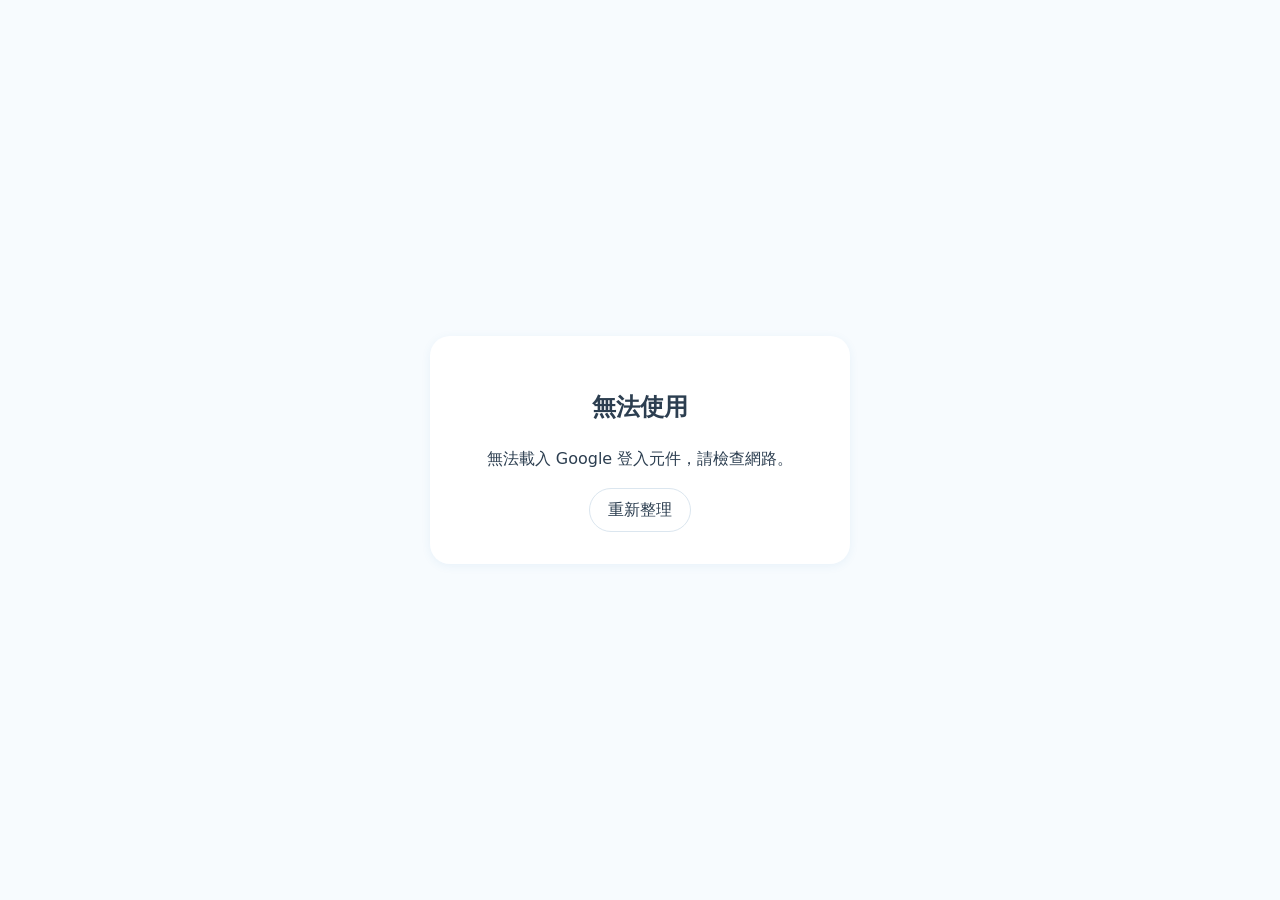
==== commit bbfa4488: "v2.4.0：背景上傳照片、存檔後本地更新、重新整理免重登、AI 直接整理原文（拿掉學生名單） Co-Authored-By: Claude Opus 5.5 <noreply@anthropic.c" ====
--- a/index.html
+++ b/index.html
@@ -6,7 +6,7 @@
   <meta name="referrer" content="strict-origin-when-cross-origin">
   <meta name="robots" content="noindex, nofollow">
   <!-- CSP：只允許本站與 Google 登入／Apps Script；禁止 inline script（XSS 縱深防禦） -->
-  <meta http-equiv="Content-Security-Policy" content="default-src 'self'; script-src 'self' https://accounts.google.com/gsi/client; style-src 'self' 'unsafe-inline' https://accounts.google.com/gsi/style https://fonts.googleapis.com; font-src https://fonts.gstatic.com; img-src 'self' data: blob:; connect-src 'self' https://script.google.com https://script.googleusercontent.com https://accounts.google.com/gsi/; frame-src https://accounts.google.com/gsi/; object-src 'none'; base-uri 'self'; form-action 'none'">
+  <meta http-equiv="Content-Security-Policy" content="default-src 'self'; script-src 'self' https://accounts.google.com/gsi/client; style-src 'self' 'unsafe-inline' https://accounts.google.com/gsi/style https://fonts.googleapis.com; font-src https://fonts.gstatic.com; img-src 'self' data: blob:; connect-src 'self' https://script.google.com/macros/s/AKfycbwhsgUlKexEtuuUbijzHKZZHJpE6HuJr1fknJw_3_b7hMcugbHxkVmETgc6EOCJ_M7xHg/exec https://script.googleusercontent.com https://accounts.google.com/gsi/; frame-src https://accounts.google.com/gsi/; object-src 'none'; base-uri 'self'; form-action 'none'">
   <title>白雲家訊</title>
   <link rel="icon" href="favicon.svg" type="image/svg+xml">
   <link rel="stylesheet" href="css/style.css">
@@ -153,6 +153,7 @@
         </section>
       </section>
     </main>
+    <p id="app-version" class="app-version"></p>
   </div>
 
   <!-- 新增／編輯活動紀錄視窗 -->
@@ -201,17 +202,7 @@
               <div id="ai-box" class="ai-box" hidden>
                 <button type="button" id="btn-ai" class="btn btn-ai" disabled>✨ AI 幫我整理</button>
                 <span id="ai-status" class="muted small" role="status" aria-live="polite"></span>
-                <p id="ai-roster-note" class="ai-roster-note" role="status" hidden></p>
-                <p class="muted small ai-hint">會把學生名字換成代號再送出；口述內容請先確認名字有沒有被辨識成別的字。想指定是哪位孩子，可以寫成 [[王小明]]。</p>
-                <div id="ai-confirm" class="ai-confirm" role="alertdialog" aria-labelledby="ai-confirm-h" hidden>
-                  <p id="ai-confirm-h"><b>送出前請確認：</b></p>
-                  <ul id="ai-confirm-list"></ul>
-                  <div id="ai-candidates" class="ai-candidates" hidden></div>
-                  <div class="ai-actions">
-                    <button type="button" id="ai-confirm-go" class="btn btn-primary">照樣送出</button>
-                    <button type="button" id="ai-confirm-back" class="btn">回去修改</button>
-                  </div>
-                </div>
+                <p id="ai-privacy-note" class="muted small ai-hint">按 AI 整理時，文字（含孩子名字）會送到 Anthropic 處理</p>
                 <div id="ai-overwrite" class="ai-confirm" role="alertdialog" aria-labelledby="ai-overwrite-h" hidden>
                   <p id="ai-overwrite-h"><b>摘要、文案或圖說已經有內容，要用 AI 的結果覆蓋嗎？</b></p>
                   <div class="ai-actions">
--- a/css/style.css
+++ b/css/style.css
@@ -261,6 +261,14 @@
 #editor .ph figcaption { font-size: .72rem; padding: .2em .4em; color: var(--muted); min-height: 1.6em; }
 .badge-new { background: var(--peach); color: #fff; border-radius: 6px; padding: 0 .3em; }
 .badge-cover { background: var(--sky-deep); color: #fff; border-radius: 6px; padding: 0 .3em; }
+/* v2.4 F1：背景上傳狀態 */
+.badge-new.up-run { background: var(--sky-deep); }
+.badge-new.up-done { background: var(--ok); }
+.badge-new.up-err { background: var(--danger); }
+#editor .ph .ph-err { color: var(--danger); font-weight: 700; }
+#editor .ph .ph-retry { display: block; width: calc(100% - 8px); margin: 0 4px 4px; min-height: 44px; border: 1px solid var(--danger); border-radius: 10px;
+  background: #fff; color: var(--danger); font-weight: 700; cursor: pointer; }
+#editor .ph .ph-retry:disabled { opacity: .45; }
 .ph-tools { position: absolute; top: 4px; right: 4px; left: 4px; display: flex; gap: 4px; justify-content: flex-end; }
 .ph-tools button { min-width: 44px; min-height: 44px; border: 0; border-radius: 10px; background: rgba(255, 255, 255, .92); cursor: pointer; font-size: .95rem; box-shadow: 0 1px 3px rgba(0,0,0,.15); }
 .ph-tools .ph-remove { color: var(--danger); margin-left: auto; }
@@ -485,6 +493,8 @@
 .ai-confirm { flex: 1 1 100%; background: #fff; border: 1px solid var(--peach); border-radius: 10px; padding: 8px 12px; }
 .ai-confirm p { margin: 0 0 .3em; }
 .ai-confirm ul { margin: 0 0 .5em; padding-left: 1.3em; font-size: .9rem; }
+.ai-split { background: #fff8e1; border-radius: 8px; padding: 6px 10px; margin: 0 0 .5em; }
+.ai-split ul { margin: 0; }
 .ai-actions { display: flex; flex-wrap: wrap; gap: 8px; }
 .ai-actions .btn { min-height: 44px; }
 .ai-warnings { margin: 0; padding: 6px 10px 6px 1.6em; background: #fff8e1; border-radius: 8px; color: #6b4a08; font-size: .88rem; }
@@ -520,3 +530,6 @@
 .ai-cand-btn.on { background: var(--sky-deep); color: #fff; border-color: var(--sky-deep); }
 .ai-cand.done span::after { content: ' ✓'; color: var(--ok); }
 .ai-roster-note { flex: 1 1 100%; margin: 0; color: #8a4a1a; font-weight: 700; font-size: .88rem; }
+
+/* v2.4：頁面最下方的版本 */
+.app-version { text-align: center; color: var(--muted); font-size: .75rem; margin: 1.5em 0 5.5em; }
